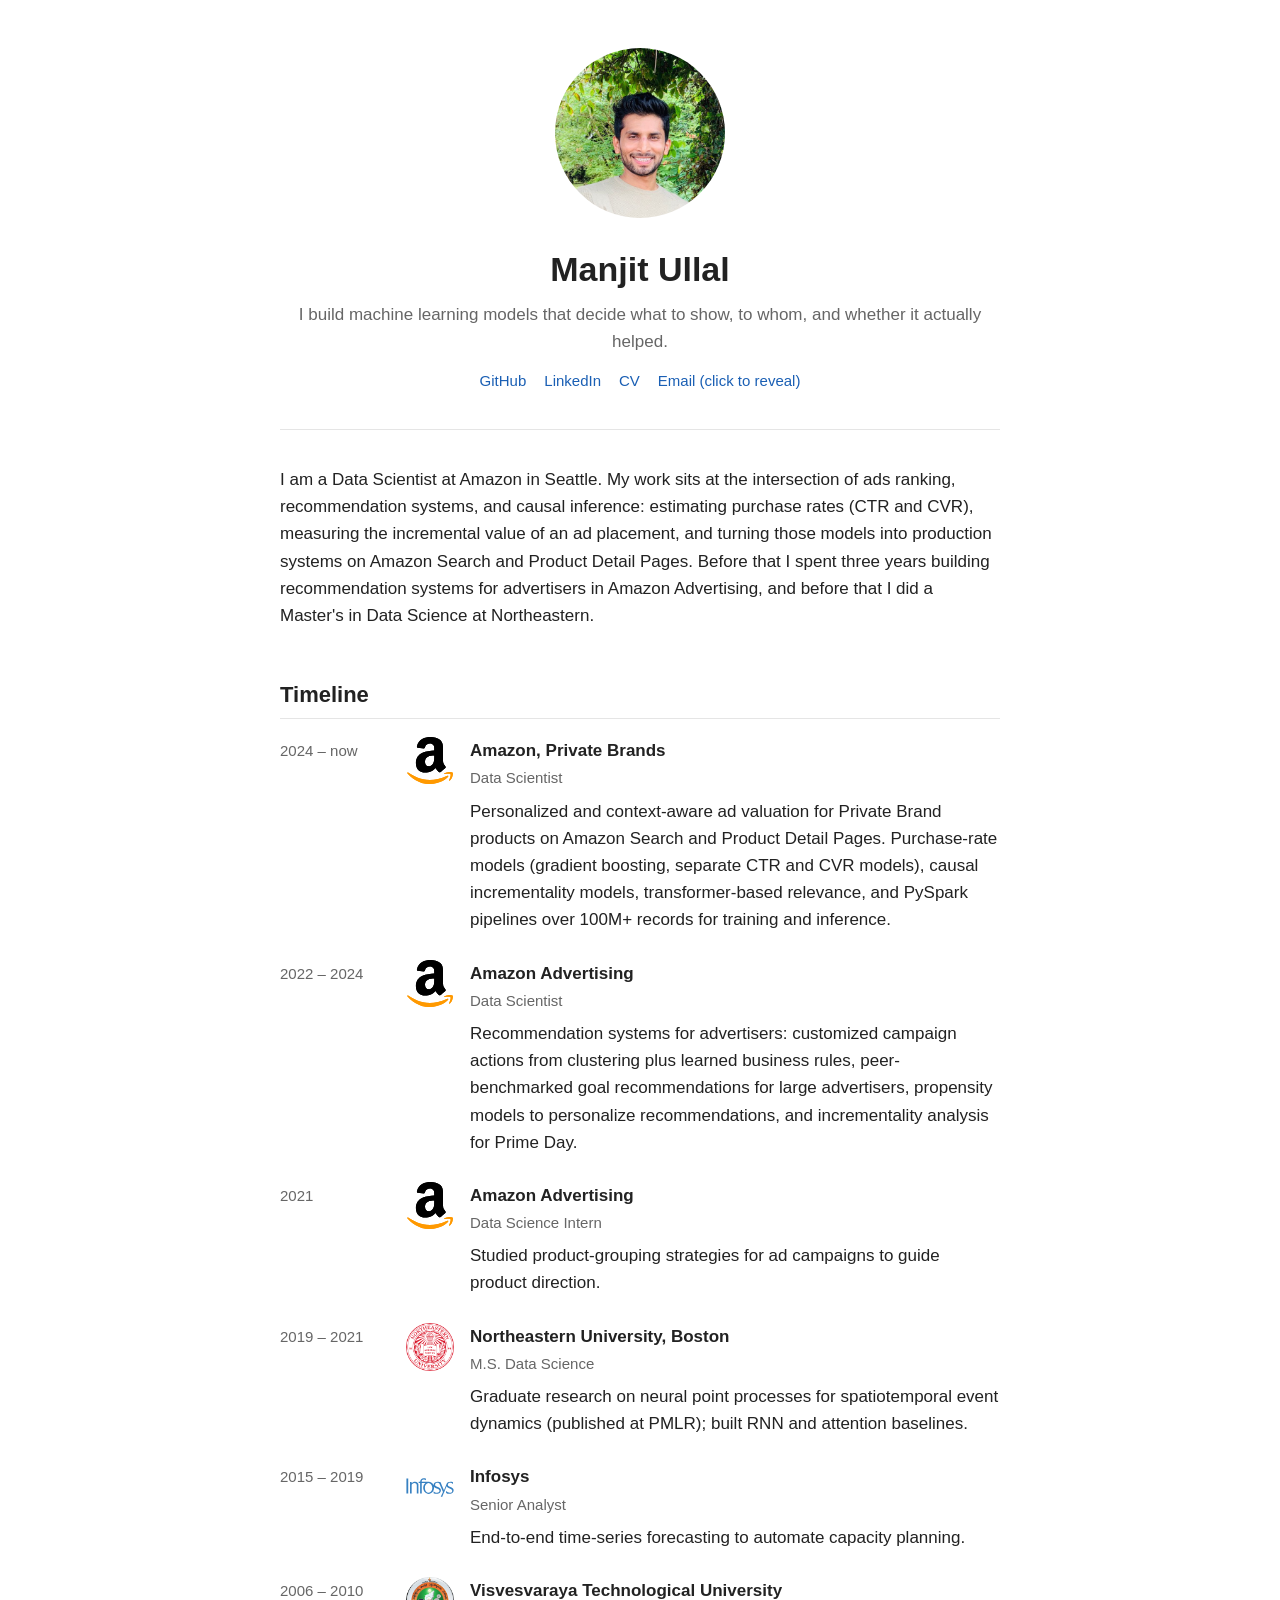
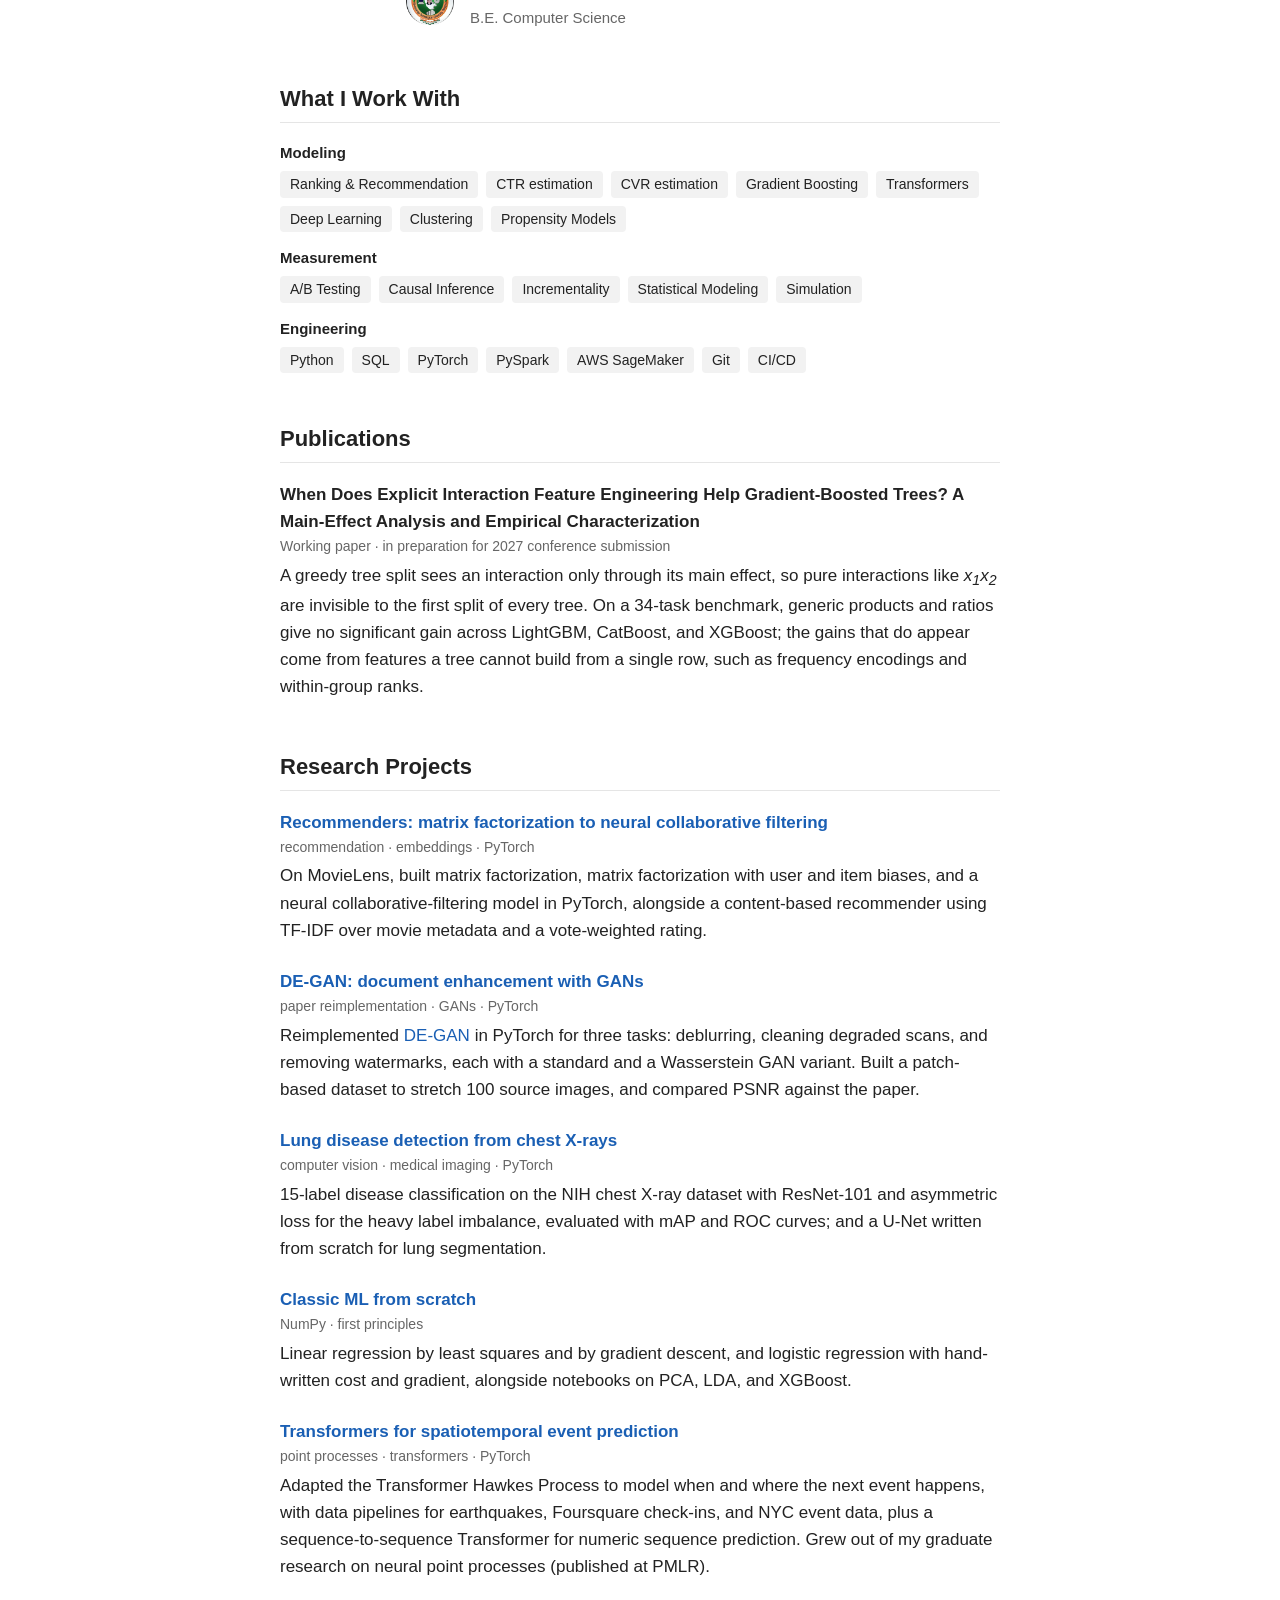
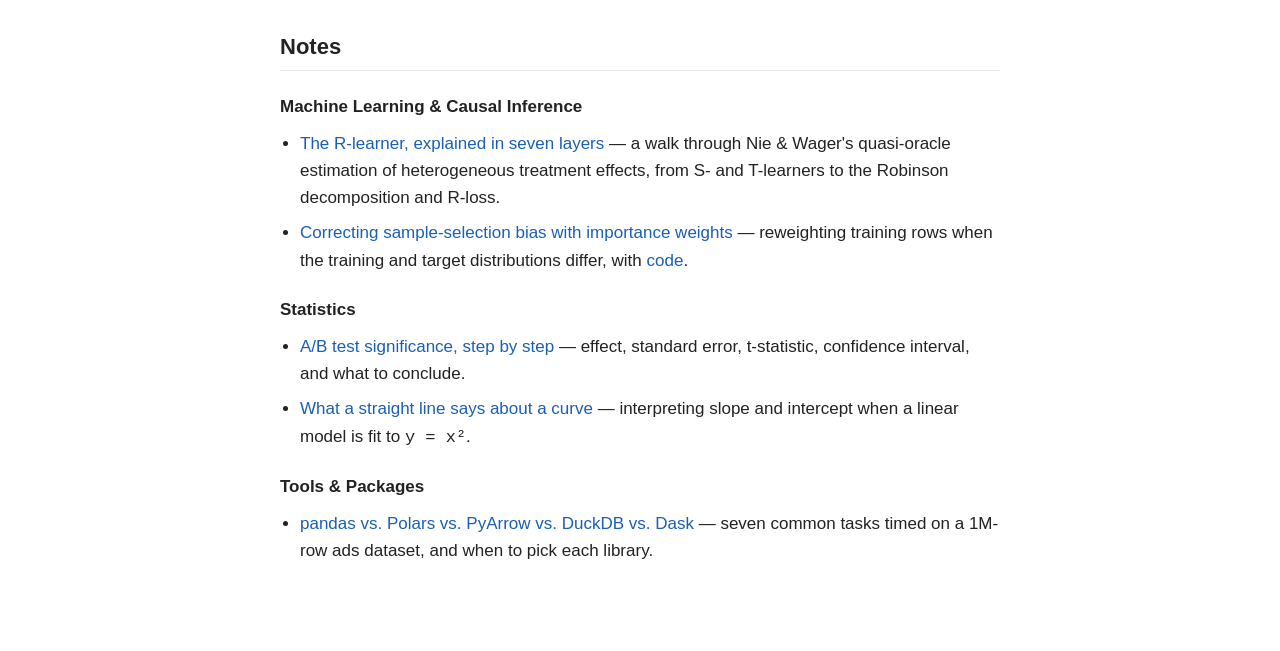
==== index.html @ 2b4d2bb1 "Add CI/CD to skills" ====
<!DOCTYPE html>
<html lang="en">
<head>
  <meta charset="utf-8">
  <meta name="viewport" content="width=device-width, initial-scale=1">
  <title>Manjit Ullal</title>
  <meta name="description" content="Manjit Ullal — Data Scientist working on ads ranking, recommendation, and causal inference.">
  <link rel="stylesheet" href="style.css">
</head>
<body>
<main>

  <header>
    <img class="avatar" src="img/me.jpg" alt="Photo of Manjit Ullal">
    <h1>Manjit Ullal</h1>
    <p class="tagline">I build machine learning models that decide what to show, to whom, and whether it actually helped.</p>
    <div class="links">
      <a href="https://github.com/manjitullal">GitHub</a>
      <a href="https://www.linkedin.com/in/manjit-ullal/">LinkedIn</a>
      <a href="Manjitgullal.pdf">CV</a>
      <a href="#" id="email" onclick="revealEmail(event)">Email (click to reveal)</a>
    </div>
  </header>

  <hr>

  <p>
    I am a Data Scientist at Amazon in Seattle. My work sits at the intersection of
    ads ranking, recommendation systems, and causal inference: estimating purchase rates
    (CTR and CVR), measuring the incremental value of an ad placement, and turning
    those models into production systems on Amazon Search and Product Detail Pages.
    Before that I spent three years building recommendation systems for advertisers in
    Amazon Advertising, and before that I did a Master's in Data Science at Northeastern.
  </p>

  <h2>Timeline</h2>

  <div class="entry">
    <div class="when">2024 – now</div>
    <div class="logo"><img src="img/logos/amazon.svg" alt="Amazon logo"></div>
    <div class="what">
      <strong>Amazon, Private Brands</strong>
      <span class="role">Data Scientist</span>
      <p>Personalized and context-aware ad valuation for Private Brand products on Amazon Search
        and Product Detail Pages. Purchase-rate models (gradient boosting, separate CTR and CVR models),
        causal incrementality models, transformer-based relevance, and PySpark pipelines over
        100M+ records for training and inference.</p>
    </div>
  </div>

  <div class="entry">
    <div class="when">2022 – 2024</div>
    <div class="logo"><img src="img/logos/amazon.svg" alt="Amazon logo"></div>
    <div class="what">
      <strong>Amazon Advertising</strong>
      <span class="role">Data Scientist</span>
      <p>Recommendation systems for advertisers: customized campaign actions from clustering plus
        learned business rules, peer-benchmarked goal recommendations for large advertisers,
        propensity models to personalize recommendations, and incrementality analysis for Prime Day.</p>
    </div>
  </div>

  <div class="entry">
    <div class="when">2021</div>
    <div class="logo"><img src="img/logos/amazon.svg" alt="Amazon logo"></div>
    <div class="what">
      <strong>Amazon Advertising</strong>
      <span class="role">Data Science Intern</span>
      <p>Studied product-grouping strategies for ad campaigns to guide product direction.</p>
    </div>
  </div>

  <div class="entry">
    <div class="when">2019 – 2021</div>
    <div class="logo"><img src="img/logos/northeastern.png" alt="Northeastern University logo"></div>
    <div class="what">
      <strong>Northeastern University, Boston</strong>
      <span class="role">M.S. Data Science</span>
      <p>Graduate research on neural point processes for spatiotemporal event dynamics
        (published at PMLR); built RNN and attention baselines.</p>
    </div>
  </div>

  <div class="entry">
    <div class="when">2015 – 2019</div>
    <div class="logo"><img src="img/logos/infosys.svg" alt="Infosys logo"></div>
    <div class="what">
      <strong>Infosys</strong>
      <span class="role">Senior Analyst</span>
      <p>End-to-end time-series forecasting to automate capacity planning.</p>
    </div>
  </div>

  <div class="entry">
    <div class="when">2006 – 2010</div>
    <div class="logo"><img src="img/logos/vtu.png" alt="VTU logo"></div>
    <div class="what">
      <strong>Visvesvaraya Technological University</strong>
      <span class="role">B.E. Computer Science</span>
    </div>
  </div>

  <h2>What I Work With</h2>

  <div class="group">
    <b>Modeling</b>
    <div class="chips">
      <span>Ranking &amp; Recommendation</span><span>CTR estimation</span><span>CVR estimation</span>
      <span>Gradient Boosting</span><span>Transformers</span><span>Deep Learning</span>
      <span>Clustering</span><span>Propensity Models</span>
    </div>
  </div>
  <div class="group">
    <b>Measurement</b>
    <div class="chips">
      <span>A/B Testing</span><span>Causal Inference</span><span>Incrementality</span>
      <span>Statistical Modeling</span><span>Simulation</span>
    </div>
  </div>
  <div class="group">
    <b>Engineering</b>
    <div class="chips">
      <span>Python</span><span>SQL</span><span>PyTorch</span><span>PySpark</span>
      <span>AWS SageMaker</span><span>Git</span><span>CI/CD</span>
    </div>
  </div>

  <h2>Publications</h2>

  <div class="project">
    <span class="title">When Does Explicit Interaction Feature Engineering Help Gradient-Boosted Trees?
      A Main-Effect Analysis and Empirical Characterization</span>
    <div class="meta">Working paper &middot; in preparation for 2027 conference submission</div>
    <p>A greedy tree split sees an interaction only through its main effect, so pure interactions like
      <em>x<sub>1</sub>x<sub>2</sub></em> are invisible to the first split of every tree. On a 34-task benchmark,
      generic products and ratios give no significant gain across LightGBM, CatBoost, and XGBoost; the gains
      that do appear come from features a tree cannot build from a single row, such as frequency encodings
      and within-group ranks.</p>
  </div>

  <h2>Research Projects</h2>

  <div class="project">
    <a class="title" href="https://github.com/manjitullal/recommendation">Recommenders: matrix factorization to neural collaborative filtering</a>
    <div class="meta">recommendation &middot; embeddings &middot; PyTorch</div>
    <p>On MovieLens, built matrix factorization, matrix factorization with user and item biases, and a
      neural collaborative-filtering model in PyTorch, alongside a content-based recommender using
      TF-IDF over movie metadata and a vote-weighted rating.</p>
  </div>

  <div class="project">
    <a class="title" href="https://github.com/manjitullal/DE-GAN">DE-GAN: document enhancement with GANs</a>
    <div class="meta">paper reimplementation &middot; GANs &middot; PyTorch</div>
    <p>Reimplemented <a href="https://arxiv.org/abs/2010.08764">DE-GAN</a> in PyTorch for three tasks:
      deblurring, cleaning degraded scans, and removing watermarks, each with a standard and a Wasserstein
      GAN variant. Built a patch-based dataset to stretch 100 source images, and compared PSNR against the paper.</p>
  </div>

  <div class="project">
    <a class="title" href="https://github.com/manjitullal/Lung-Diseases-Detection">Lung disease detection from chest X-rays</a>
    <div class="meta">computer vision &middot; medical imaging &middot; PyTorch</div>
    <p>15-label disease classification on the NIH chest X-ray dataset with ResNet-101 and asymmetric loss
      for the heavy label imbalance, evaluated with mAP and ROC curves; and a U-Net written from scratch
      for lung segmentation.</p>
  </div>

  <div class="project">
    <a class="title" href="https://github.com/manjitullal/Machine-Learning-from-scratch-code">Classic ML from scratch</a>
    <div class="meta">NumPy &middot; first principles</div>
    <p>Linear regression by least squares and by gradient descent, and logistic regression with
      hand-written cost and gradient, alongside notebooks on PCA, LDA, and XGBoost.</p>
  </div>

  <div class="project">
    <a class="title" href="https://github.com/manjitullal/spatiotemporal">Transformers for spatiotemporal event prediction</a>
    <div class="meta">point processes &middot; transformers &middot; PyTorch</div>
    <p>Adapted the Transformer Hawkes Process to model when and where the next event happens, with
      data pipelines for earthquakes, Foursquare check-ins, and NYC event data, plus a sequence-to-sequence
      Transformer for numeric sequence prediction. Grew out of my graduate research on neural point
      processes (published at PMLR).</p>
  </div>

  <h2 id="notes">Notes</h2>

  <h3 class="subhead">Machine Learning &amp; Causal Inference</h3>
  <ul class="plain">
    <li><a href="notes/r-learner.html">The R-learner, explained in seven layers</a> &mdash;
      a walk through Nie &amp; Wager's quasi-oracle estimation of heterogeneous treatment effects,
      from S- and T-learners to the Robinson decomposition and R-loss.</li>
    <li><a href="notes/sample-selection-bias.html">Correcting sample-selection bias with importance weights</a> &mdash;
      reweighting training rows when the training and target distributions differ, with
      <a href="notes/code/sample-selection-bias/bias_correction_cluster_weighting.py">code</a>.</li>
  </ul>

  <h3 class="subhead">Statistics</h3>
  <ul class="plain">
    <li><a href="notes/ab-significance.html">A/B test significance, step by step</a> &mdash;
      effect, standard error, t-statistic, confidence interval, and what to conclude.</li>
    <li><a href="notes/linear-fit-interpretation.html">What a straight line says about a curve</a> &mdash;
      interpreting slope and intercept when a linear model is fit to <code>y = x&sup2;</code>.</li>
  </ul>

  <h3 class="subhead">Tools &amp; Packages</h3>
  <ul class="plain">
    <li><a href="notes/dataframe-benchmark.html">pandas vs. Polars vs. PyArrow vs. DuckDB vs. Dask</a> &mdash;
      seven common tasks timed on a 1M-row ads dataset, and when to pick each library.</li>
  </ul>


</main>

<script>
  function revealEmail(e) {
    e.preventDefault();
    var addr = ["manjit862", "gmail.com"].join("@");
    var a = document.getElementById("email");
    a.textContent = addr;
    a.href = "mailto:" + addr;
    a.onclick = null;
  }
</script>
</body>
</html>
---- style.css ----
:root {
  --text: #222;
  --muted: #666;
  --rule: #e5e5e5;
  --link: #1a5fb4;
  --chip: #f2f2f2;
}

* { box-sizing: border-box; }

body {
  margin: 0;
  font-family: -apple-system, BlinkMacSystemFont, "Segoe UI", Helvetica, Arial, sans-serif;
  font-size: 17px;
  line-height: 1.6;
  color: var(--text);
  background: #fff;
}

main {
  max-width: 760px;
  margin: 0 auto;
  padding: 48px 20px 80px;
}

a { color: var(--link); text-decoration: none; }
a:hover { text-decoration: underline; }

/* header */
header { text-align: center; }

.avatar {
  width: 170px;
  height: 170px;
  border-radius: 50%;
  object-fit: cover;
}

h1 { font-size: 34px; margin: 16px 0 4px; font-weight: 600; }
.tagline { color: var(--muted); margin: 0 0 14px; }

.links { display: flex; justify-content: center; gap: 18px; flex-wrap: wrap; font-size: 15px; }

hr { border: 0; border-top: 1px solid var(--rule); margin: 36px 0; }

h2 {
  font-size: 22px;
  font-weight: 700;
  color: var(--text);
  margin: 48px 0 18px;
  padding-bottom: 6px;
  border-bottom: 1px solid var(--rule);
}

/* timeline */
.entry {
  display: grid;
  grid-template-columns: 110px 48px 1fr;
  gap: 16px;
  margin-bottom: 26px;
}
.when { color: var(--muted); font-size: 15px; padding-top: 2px; }
.logo img { width: 48px; height: 48px; object-fit: contain; }
.what strong { display: block; }
.what .role { color: var(--muted); font-size: 15px; }
.what p { margin: 6px 0 0; }

/* chips */
.group { margin-bottom: 14px; }
.group b { display: block; font-size: 15px; margin-bottom: 6px; }
.chips { display: flex; flex-wrap: wrap; gap: 8px; }
.chips span {
  background: var(--chip);
  border-radius: 4px;
  padding: 2px 10px;
  font-size: 14px;
}

ul.plain { padding-left: 20px; margin: 0; }
ul.plain li { margin-bottom: 8px; }

footer { color: var(--muted); font-size: 14px; text-align: center; margin-top: 60px; }

@media (max-width: 560px) {
  .entry { grid-template-columns: 40px 1fr; gap: 2px 12px; }
  .entry .when { grid-column: 1 / -1; }
  .logo img { width: 40px; height: 40px; }
  h1 { font-size: 28px; }
}

/* project cards */
.project { margin-bottom: 24px; }
.project .title { font-weight: 600; }
.project .meta { color: var(--muted); font-size: 14px; }
.project p { margin: 4px 0 0; }

/* note pages */
.note h1 { text-align: left; font-size: 30px; }
.note h2 { text-transform: none; letter-spacing: 0; color: var(--text); font-size: 22px; margin-top: 40px; }
.note h3 { font-size: 18px; margin-top: 28px; }
.note table { border-collapse: collapse; font-size: 14px; margin: 16px 0; display: block; overflow-x: auto; }
.note th, .note td { border: 1px solid var(--rule); padding: 4px 10px; }
.note th { background: var(--chip); }
.note pre { background: #f7f7f7; padding: 12px 14px; border-radius: 6px; overflow-x: auto; font-size: 14px; }
.note code { font-size: 0.9em; }
.note .arithmatex { overflow-x: auto; }

h3.subhead { font-size: 17px; font-weight: 600; margin: 22px 0 10px; }
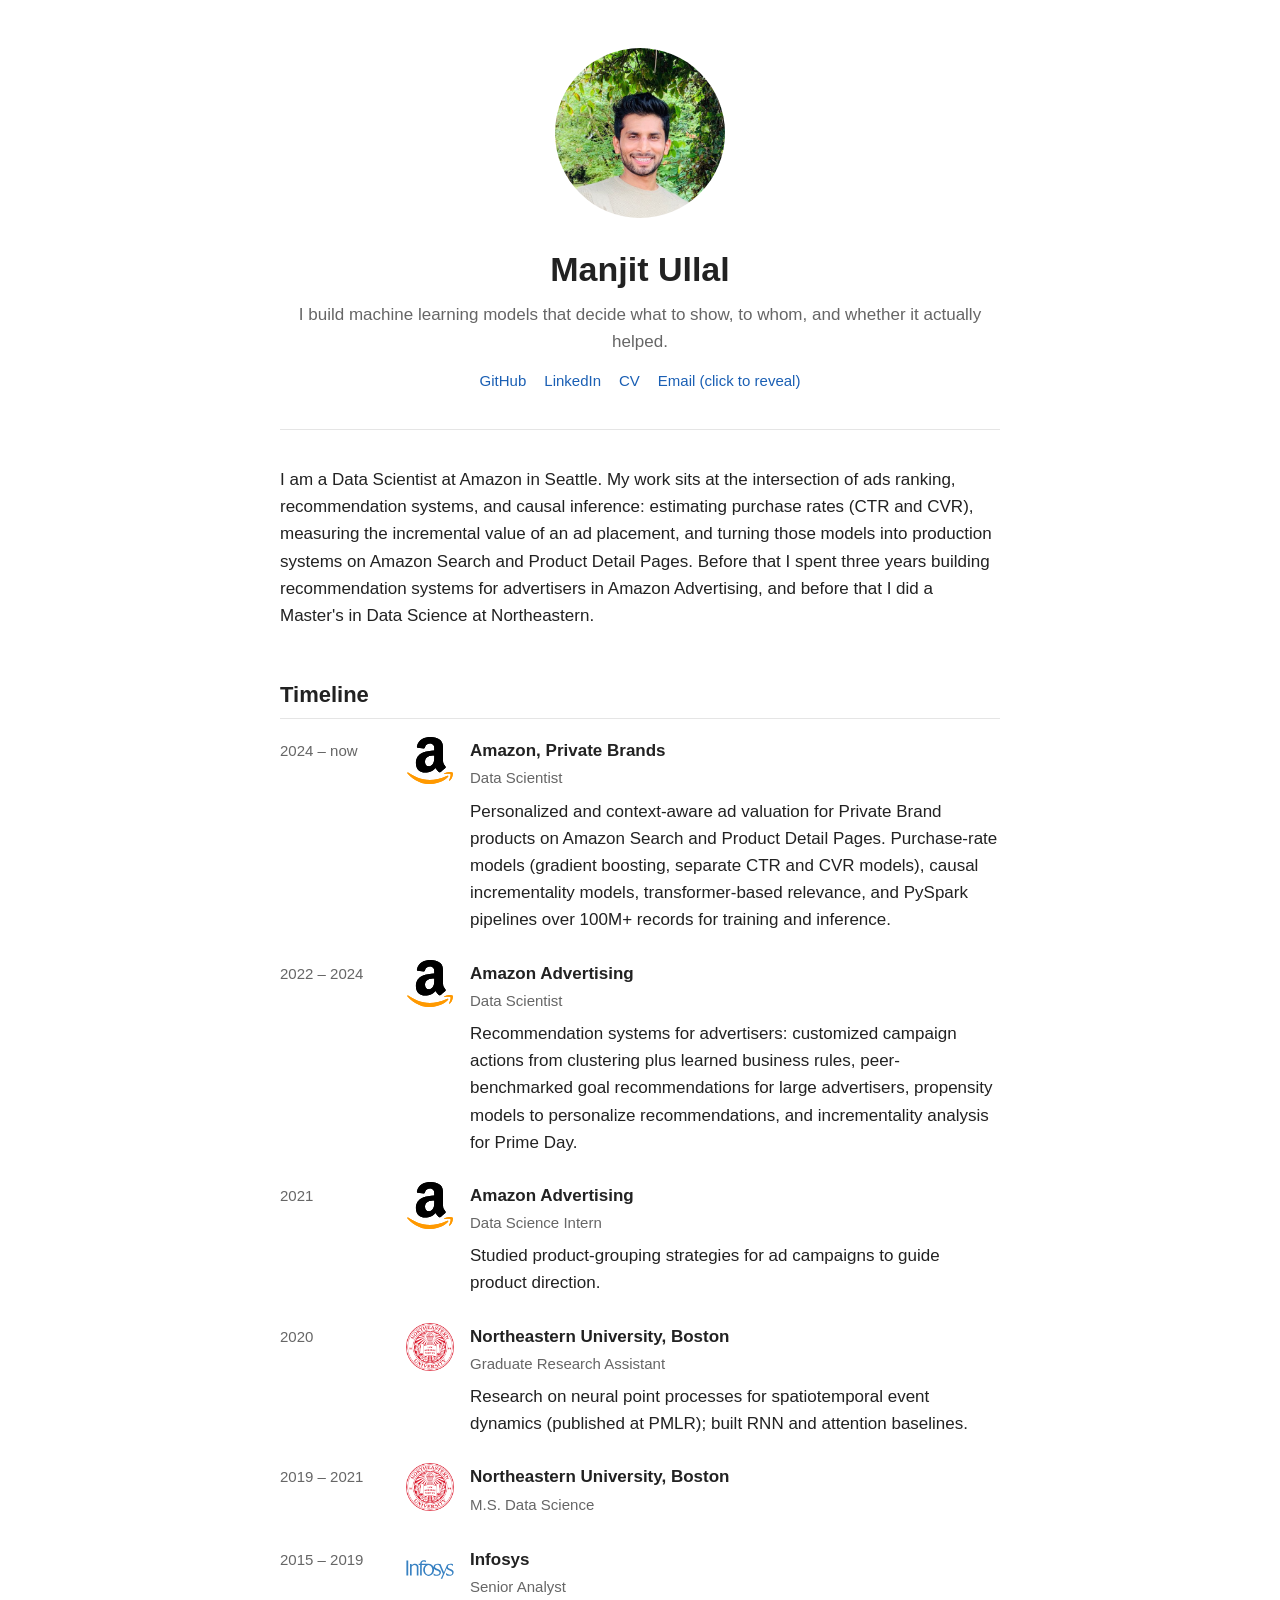
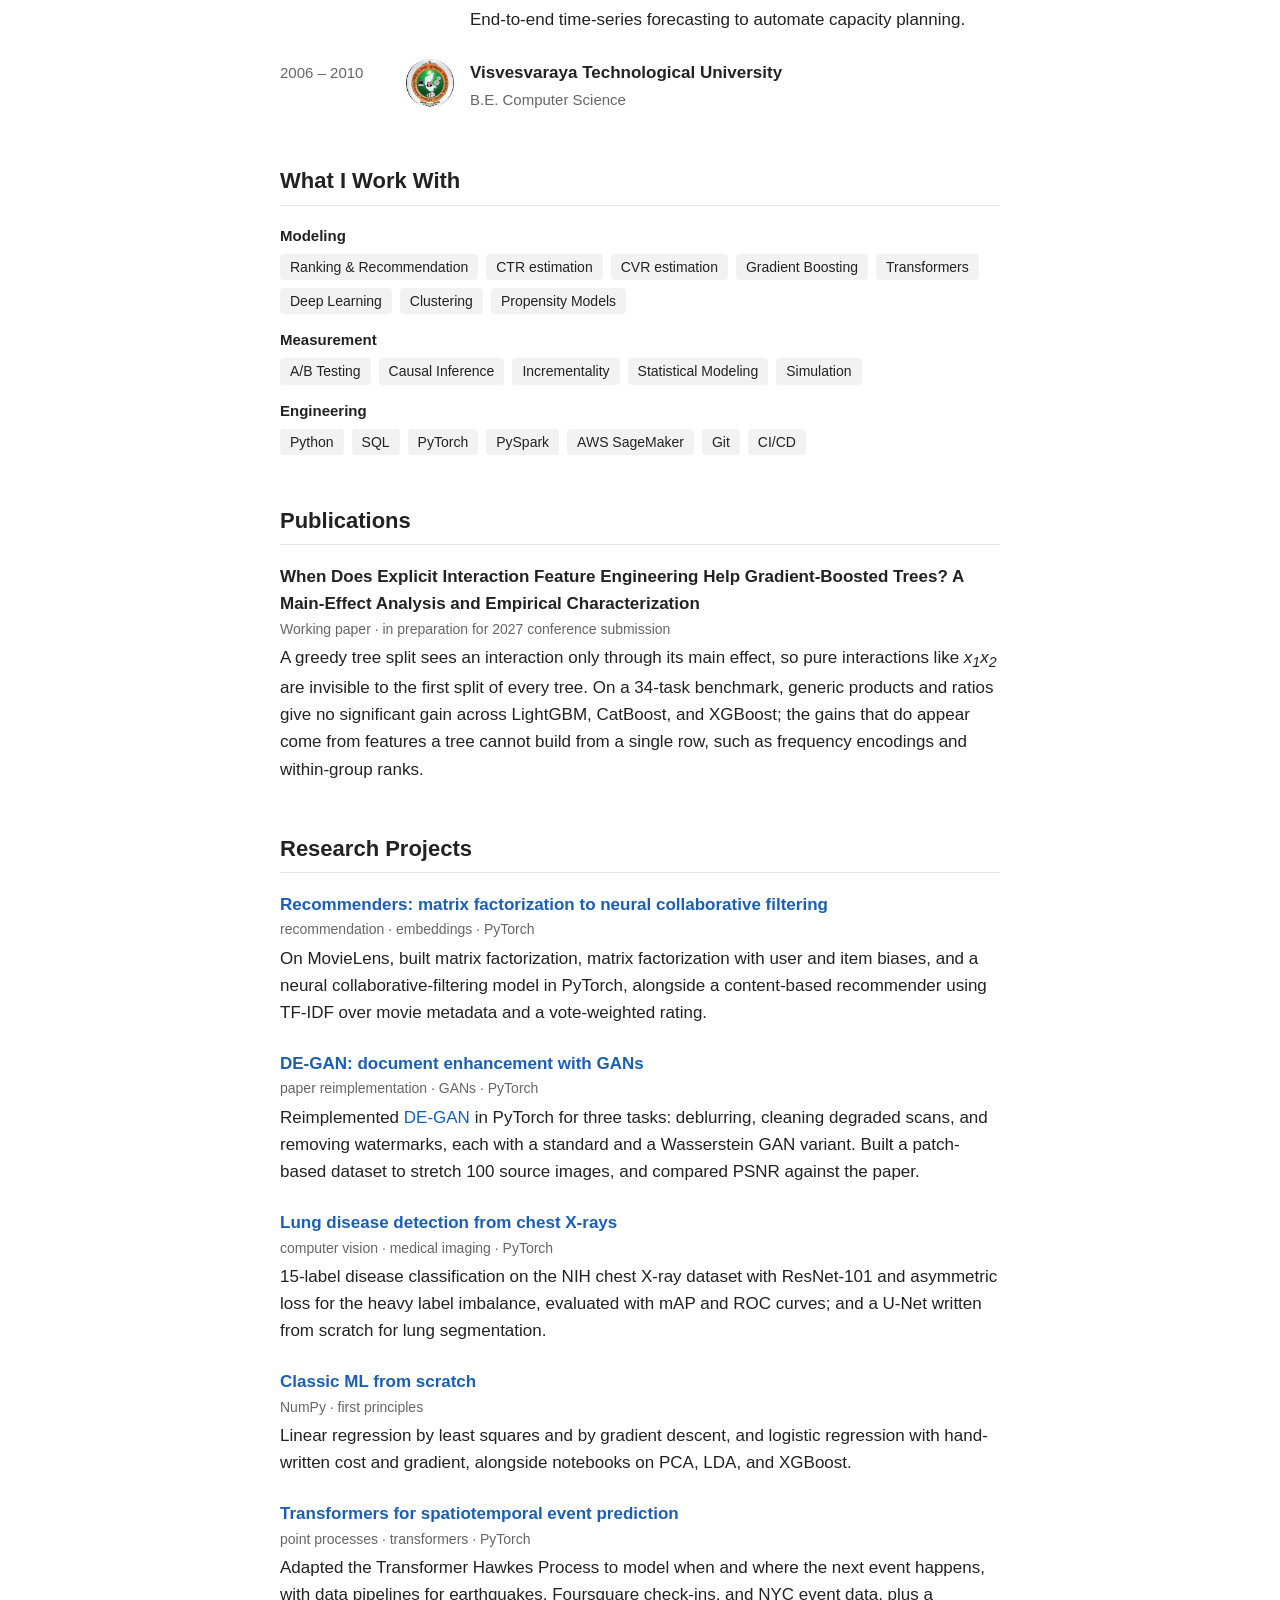
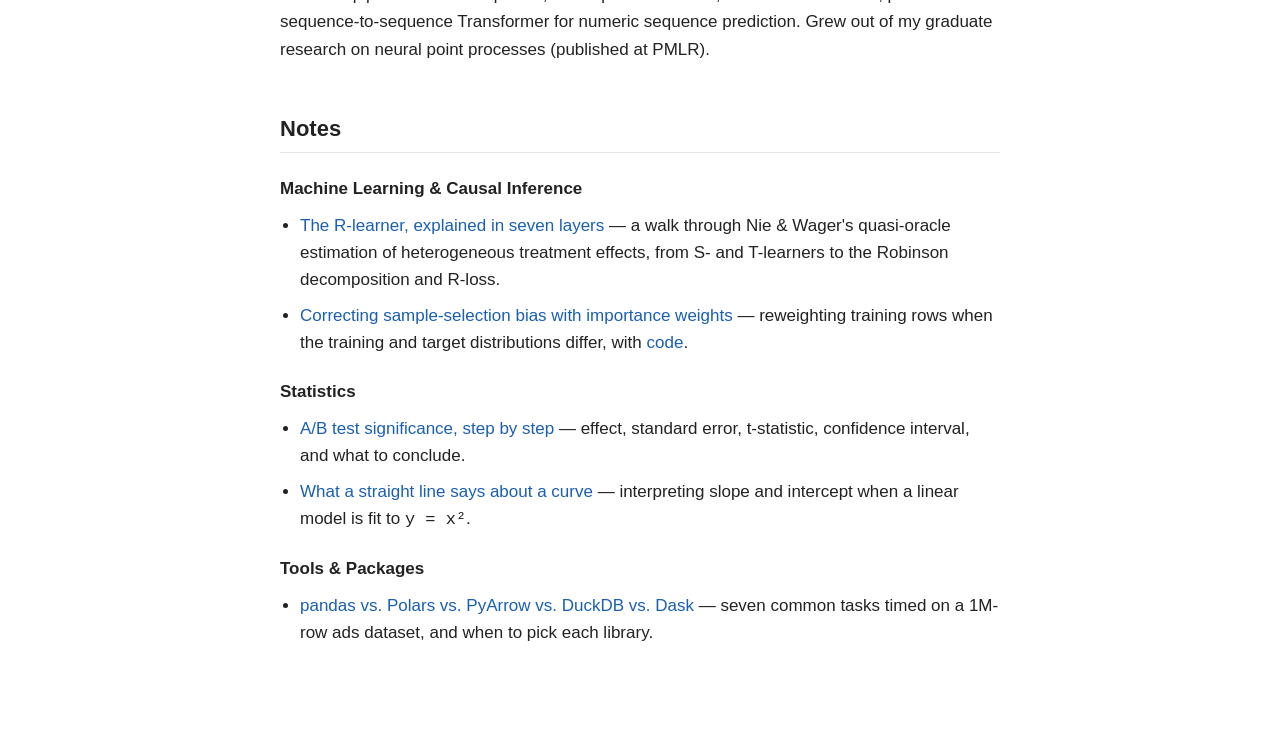
==== commit 00e4d811: "Split Northeastern research assistant role into its own timeline entry" ====
--- a/index.html
+++ b/index.html
@@ -71,13 +71,22 @@
   </div>
 
   <div class="entry">
+    <div class="when">2020</div>
+    <div class="logo"><img src="img/logos/northeastern.png" alt="Northeastern University logo"></div>
+    <div class="what">
+      <strong>Northeastern University, Boston</strong>
+      <span class="role">Graduate Research Assistant</span>
+      <p>Research on neural point processes for spatiotemporal event dynamics (published at PMLR);
+        built RNN and attention baselines.</p>
+    </div>
+  </div>
+
+  <div class="entry">
     <div class="when">2019 – 2021</div>
     <div class="logo"><img src="img/logos/northeastern.png" alt="Northeastern University logo"></div>
     <div class="what">
       <strong>Northeastern University, Boston</strong>
       <span class="role">M.S. Data Science</span>
-      <p>Graduate research on neural point processes for spatiotemporal event dynamics
-        (published at PMLR); built RNN and attention baselines.</p>
     </div>
   </div>
 
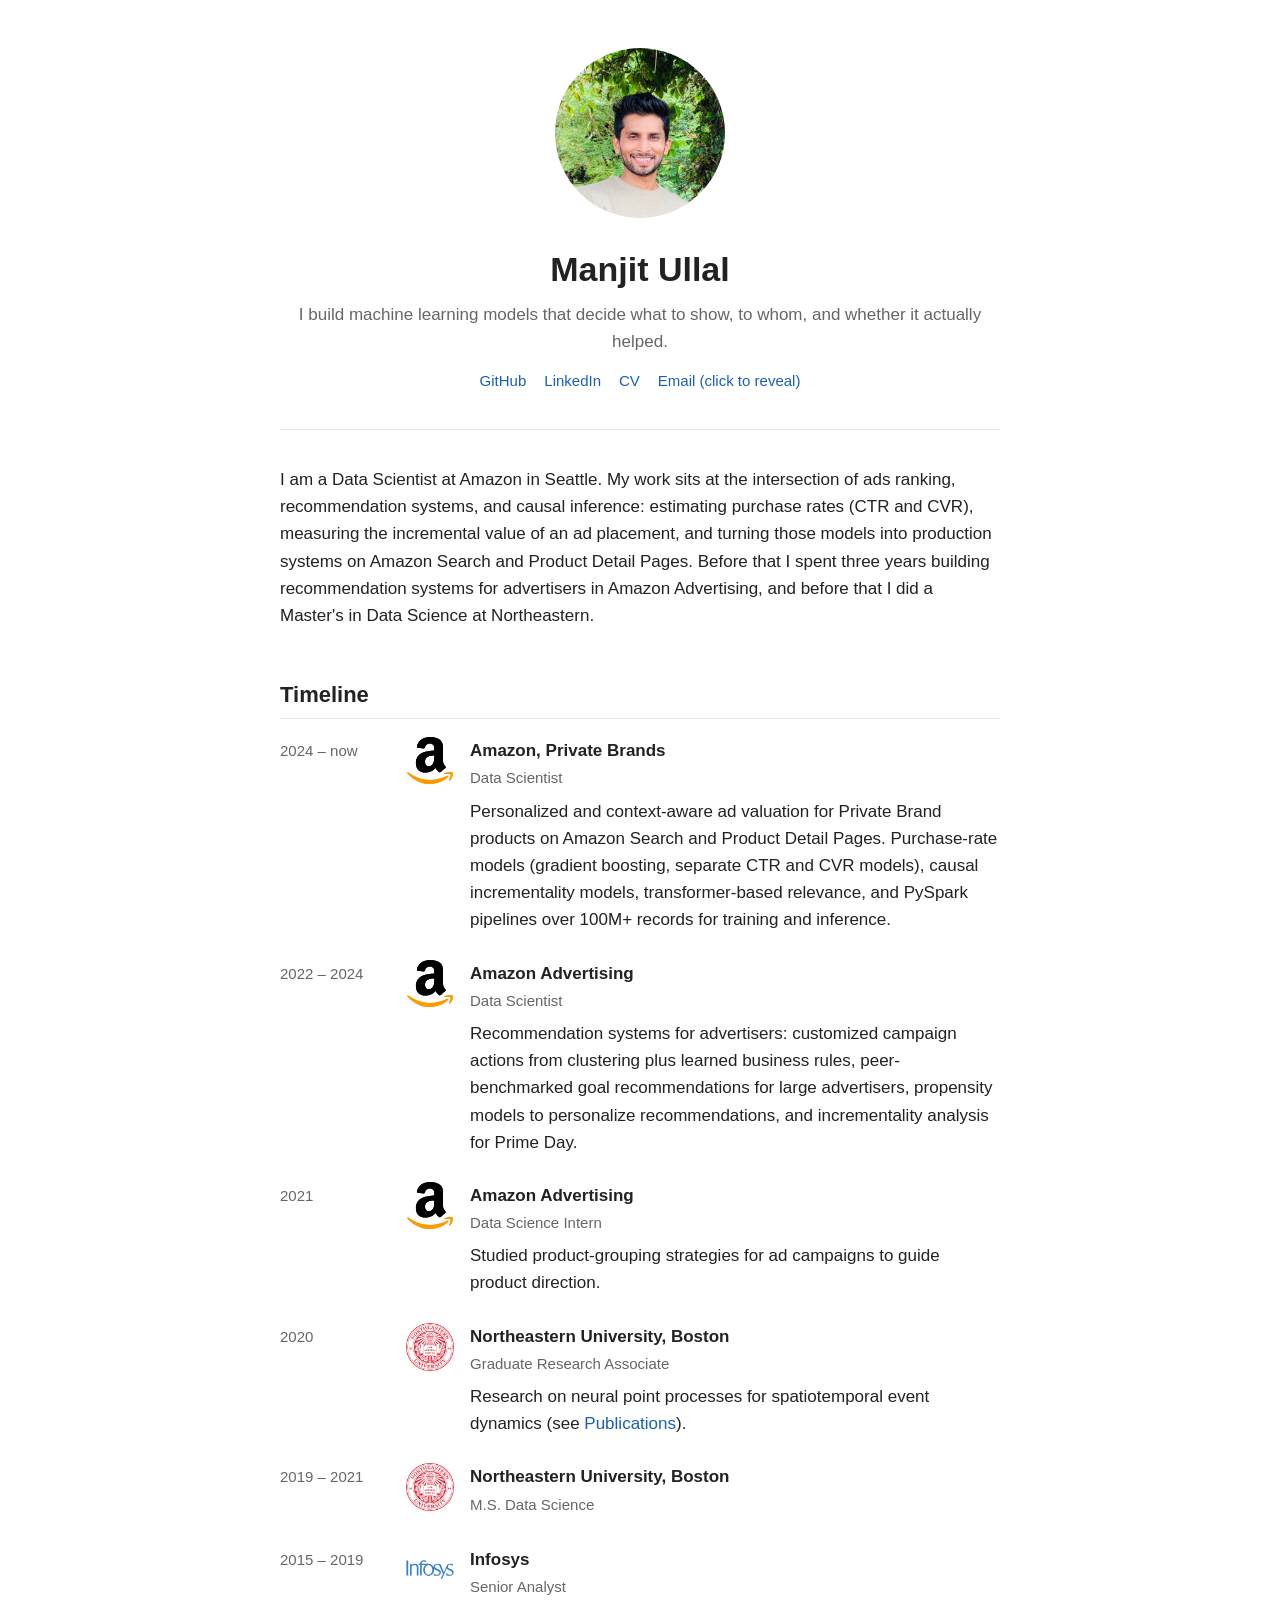
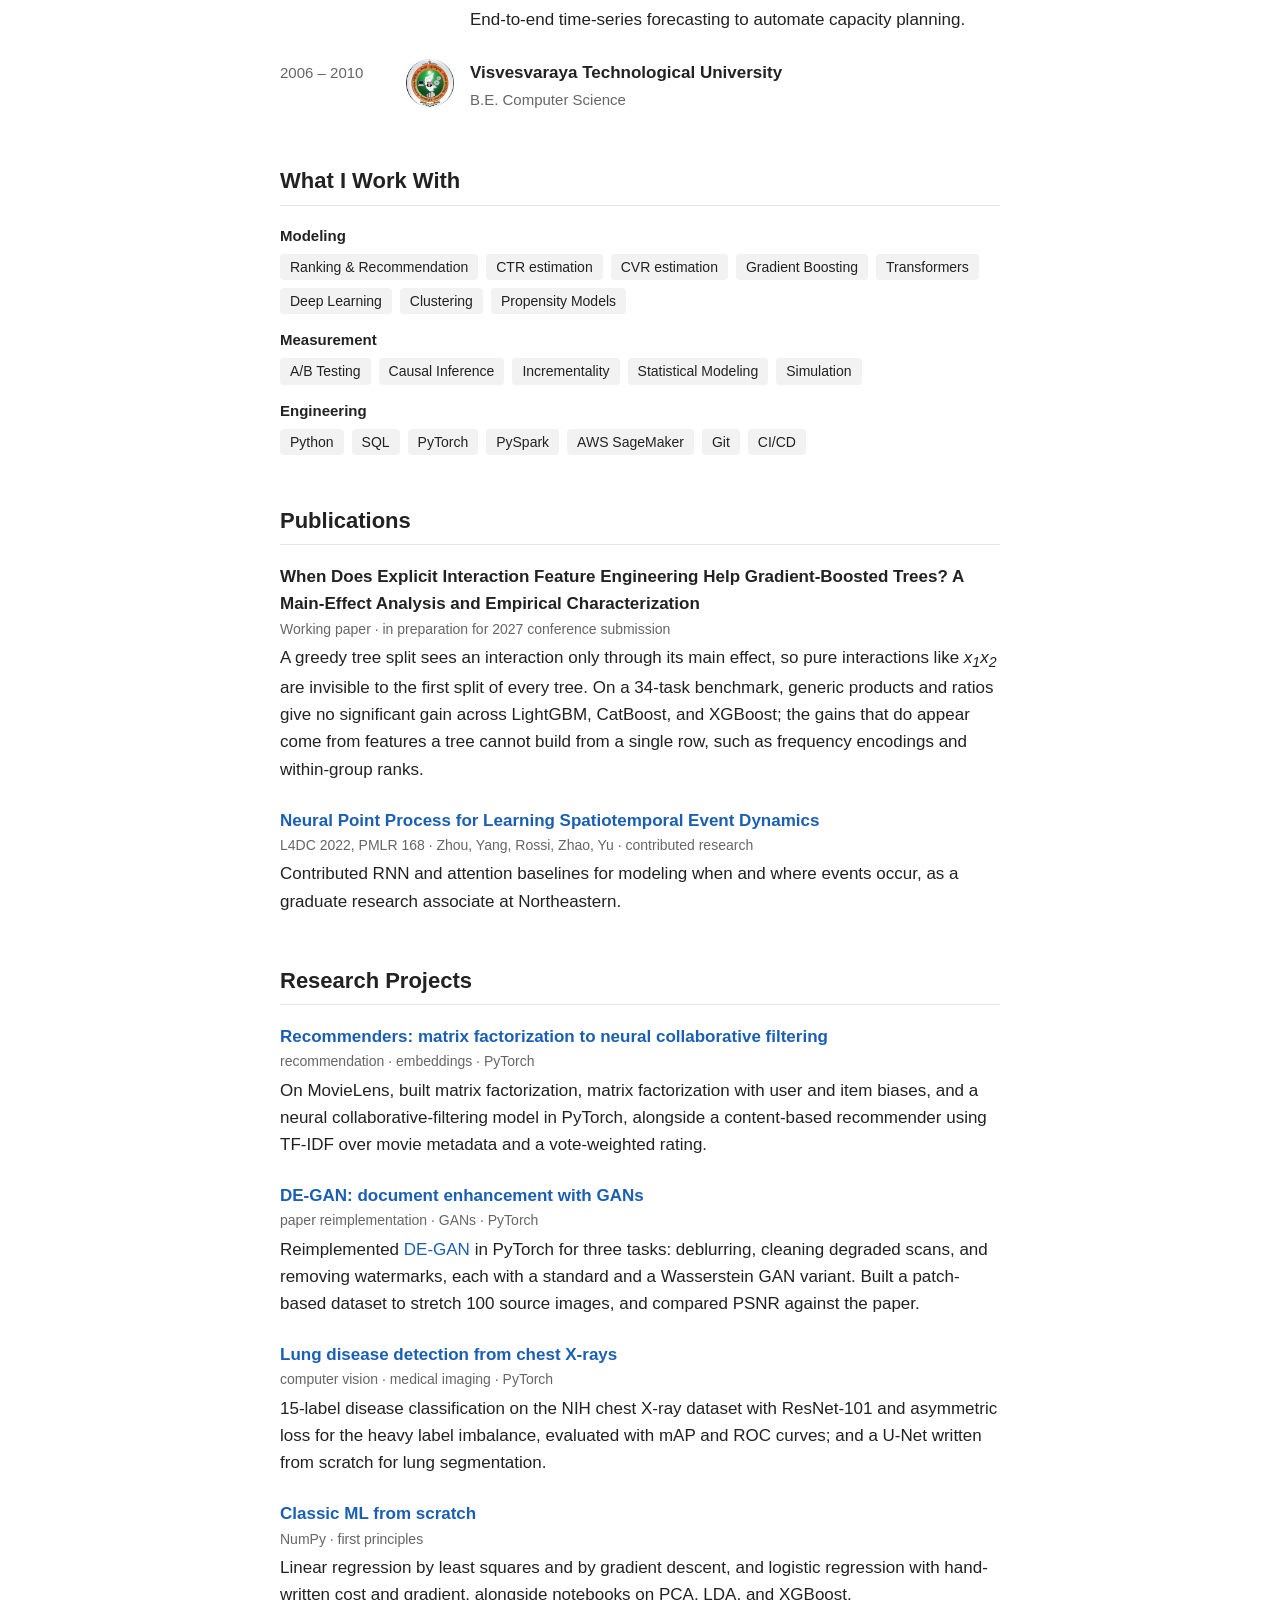
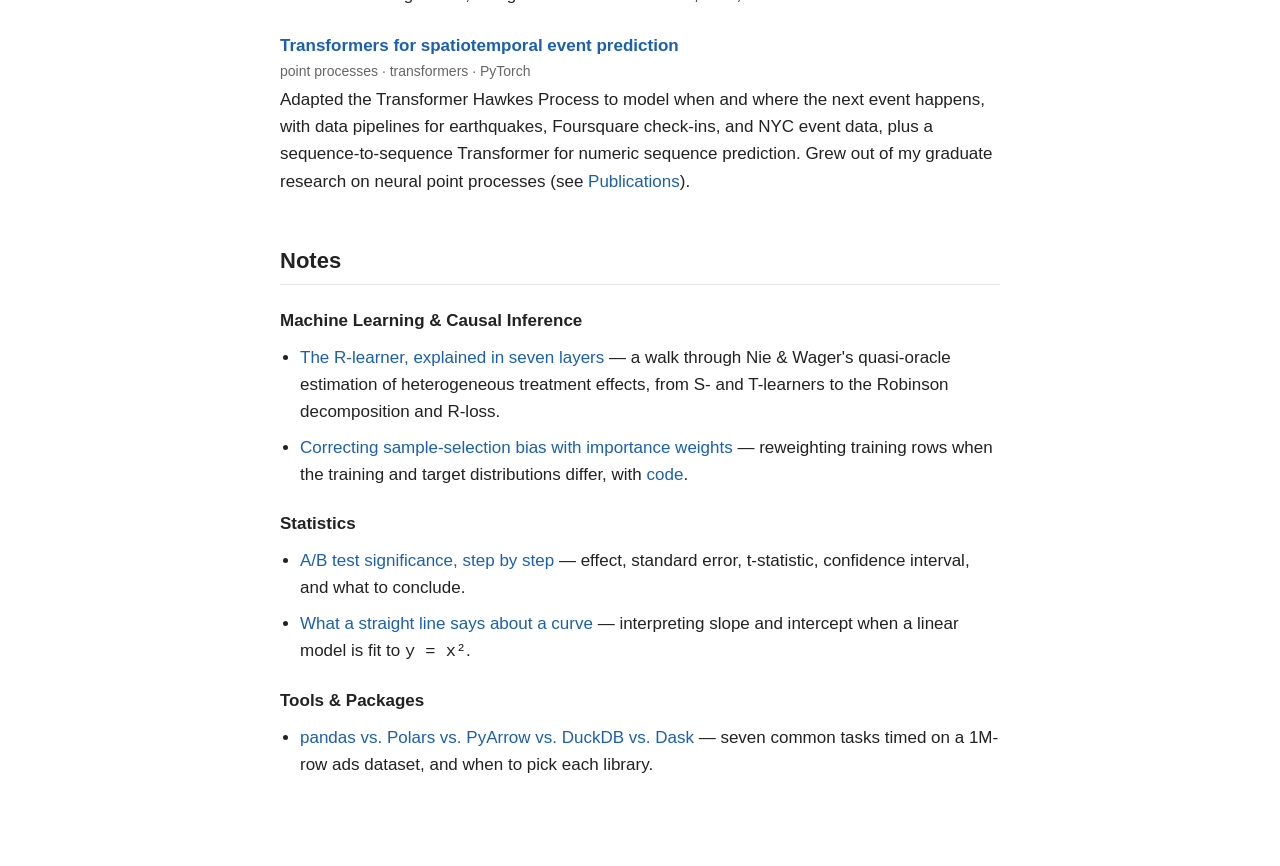
==== commit 01ab9053: "Move PMLR paper to Publications as contributed research; use Research Associate title" ====
--- a/index.html
+++ b/index.html
@@ -75,9 +75,9 @@
     <div class="logo"><img src="img/logos/northeastern.png" alt="Northeastern University logo"></div>
     <div class="what">
       <strong>Northeastern University, Boston</strong>
-      <span class="role">Graduate Research Assistant</span>
-      <p>Research on neural point processes for spatiotemporal event dynamics (published at PMLR);
-        built RNN and attention baselines.</p>
+      <span class="role">Graduate Research Associate</span>
+      <p>Research on neural point processes for spatiotemporal event dynamics
+        (see <a href="#publications">Publications</a>).</p>
     </div>
   </div>
 
@@ -134,7 +134,7 @@
     </div>
   </div>
 
-  <h2>Publications</h2>
+  <h2 id="publications">Publications</h2>
 
   <div class="project">
     <span class="title">When Does Explicit Interaction Feature Engineering Help Gradient-Boosted Trees?
@@ -147,6 +147,13 @@
       and within-group ranks.</p>
   </div>
 
+  <div class="project">
+    <a class="title" href="https://proceedings.mlr.press/v168/zhou22a.html">Neural Point Process for Learning Spatiotemporal Event Dynamics</a>
+    <div class="meta">L4DC 2022, PMLR 168 &middot; Zhou, Yang, Rossi, Zhao, Yu &middot; contributed research</div>
+    <p>Contributed RNN and attention baselines for modeling when and where events occur, as a graduate
+      research associate at Northeastern.</p>
+  </div>
+
   <h2>Research Projects</h2>
 
   <div class="project">
@@ -186,7 +193,7 @@
     <p>Adapted the Transformer Hawkes Process to model when and where the next event happens, with
       data pipelines for earthquakes, Foursquare check-ins, and NYC event data, plus a sequence-to-sequence
       Transformer for numeric sequence prediction. Grew out of my graduate research on neural point
-      processes (published at PMLR).</p>
+      processes (see <a href="#publications">Publications</a>).</p>
   </div>
 
   <h2 id="notes">Notes</h2>
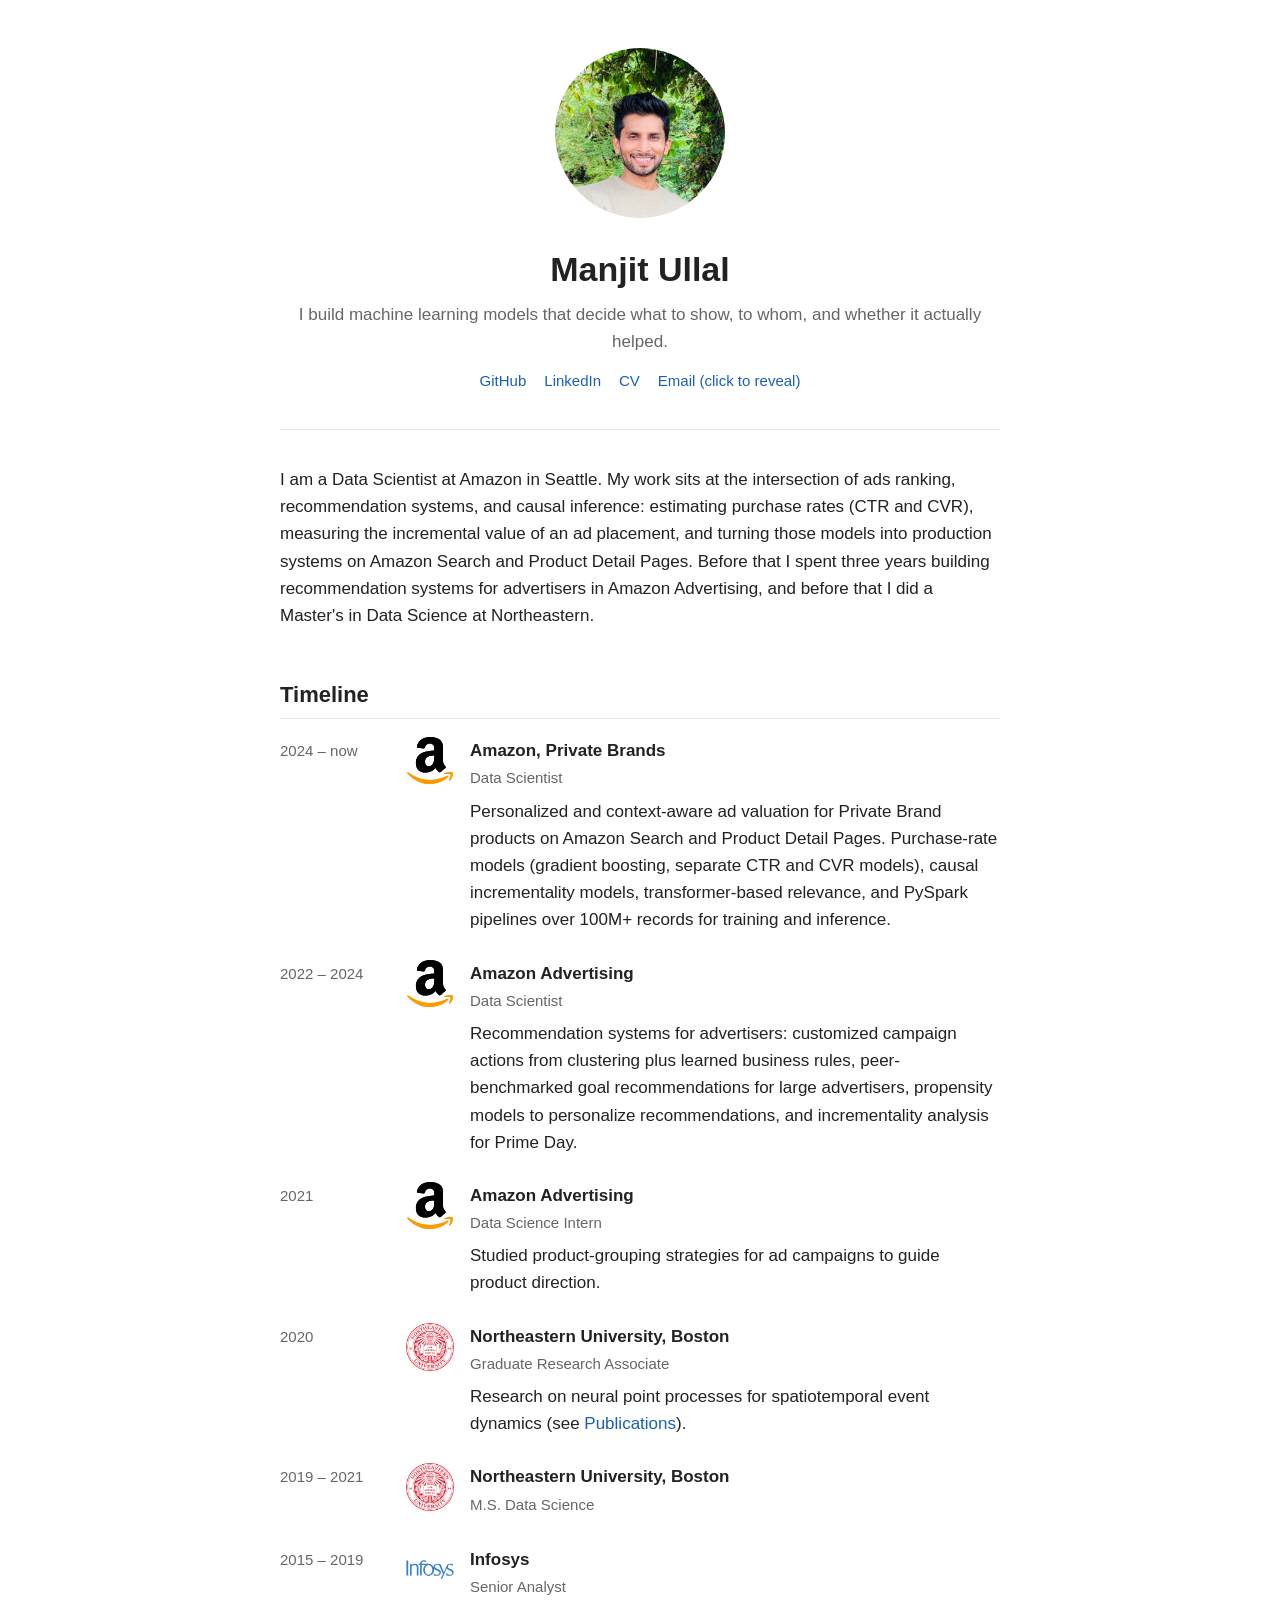
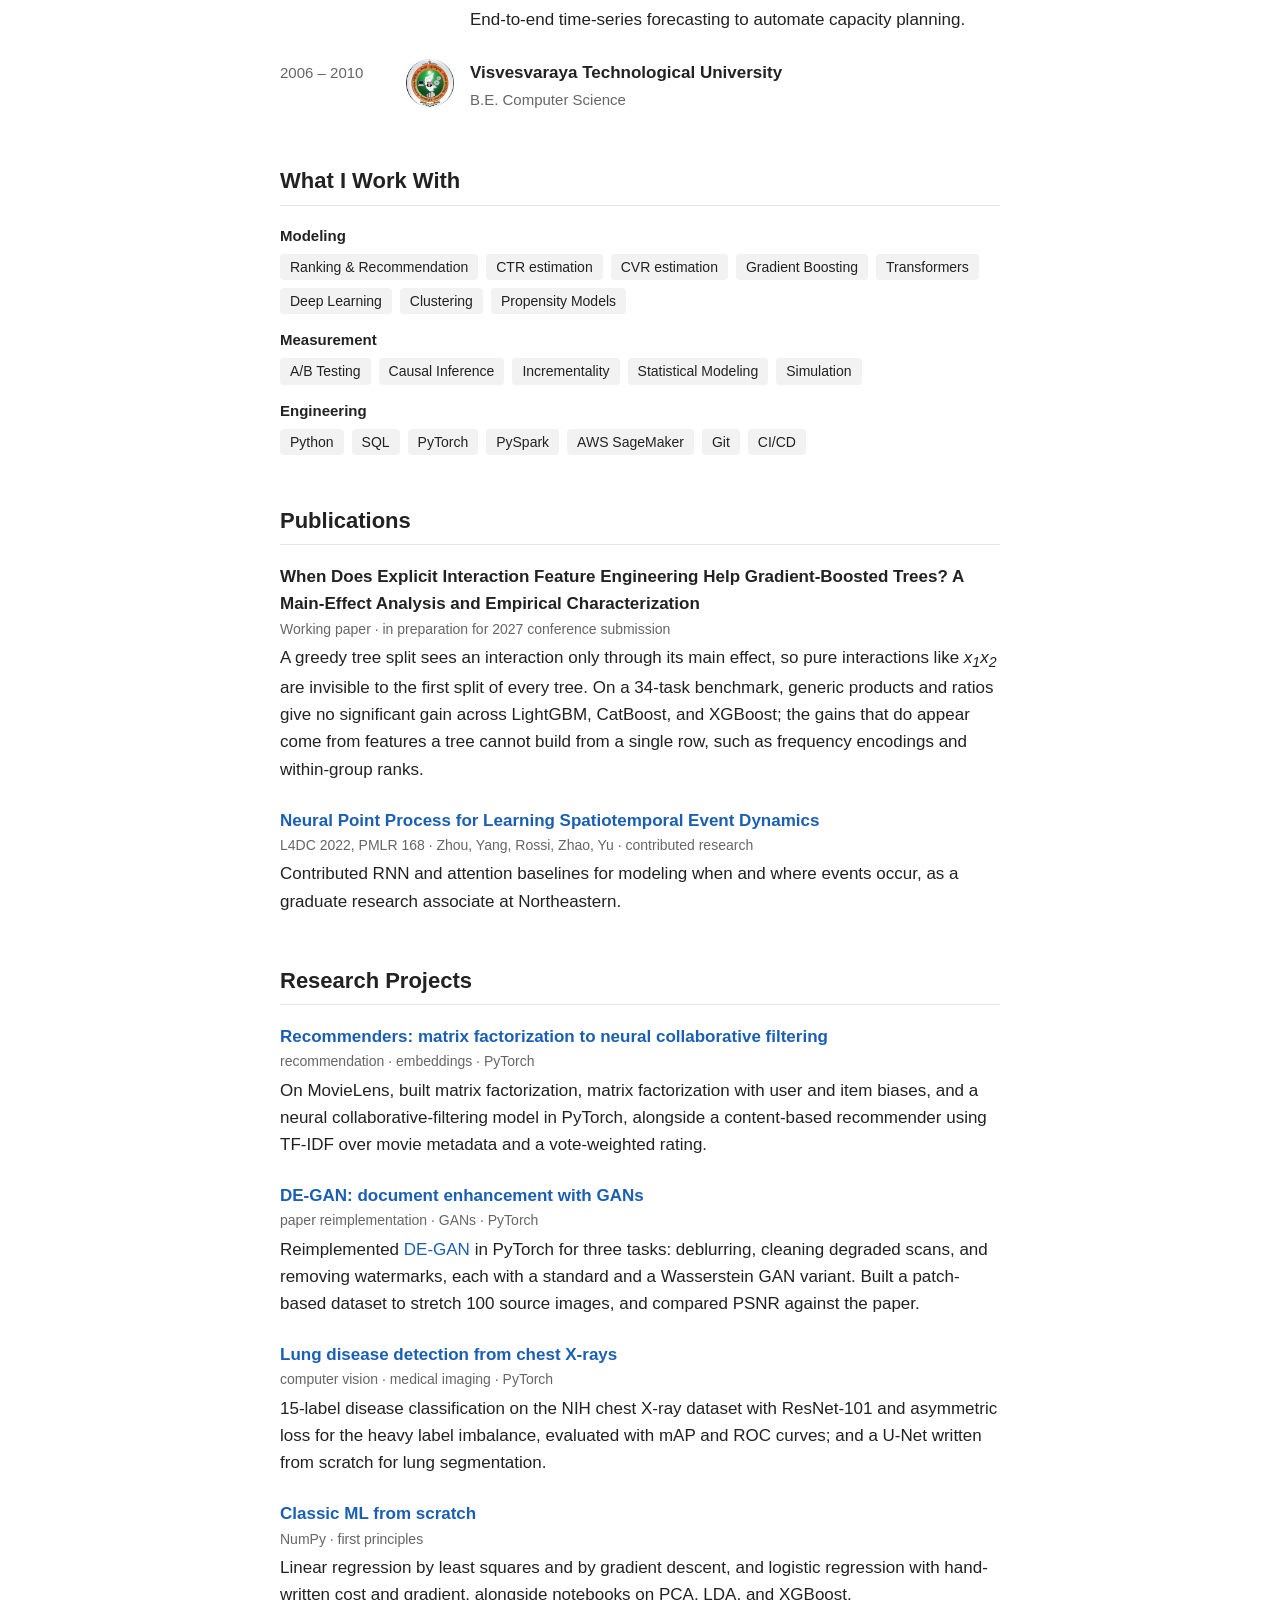
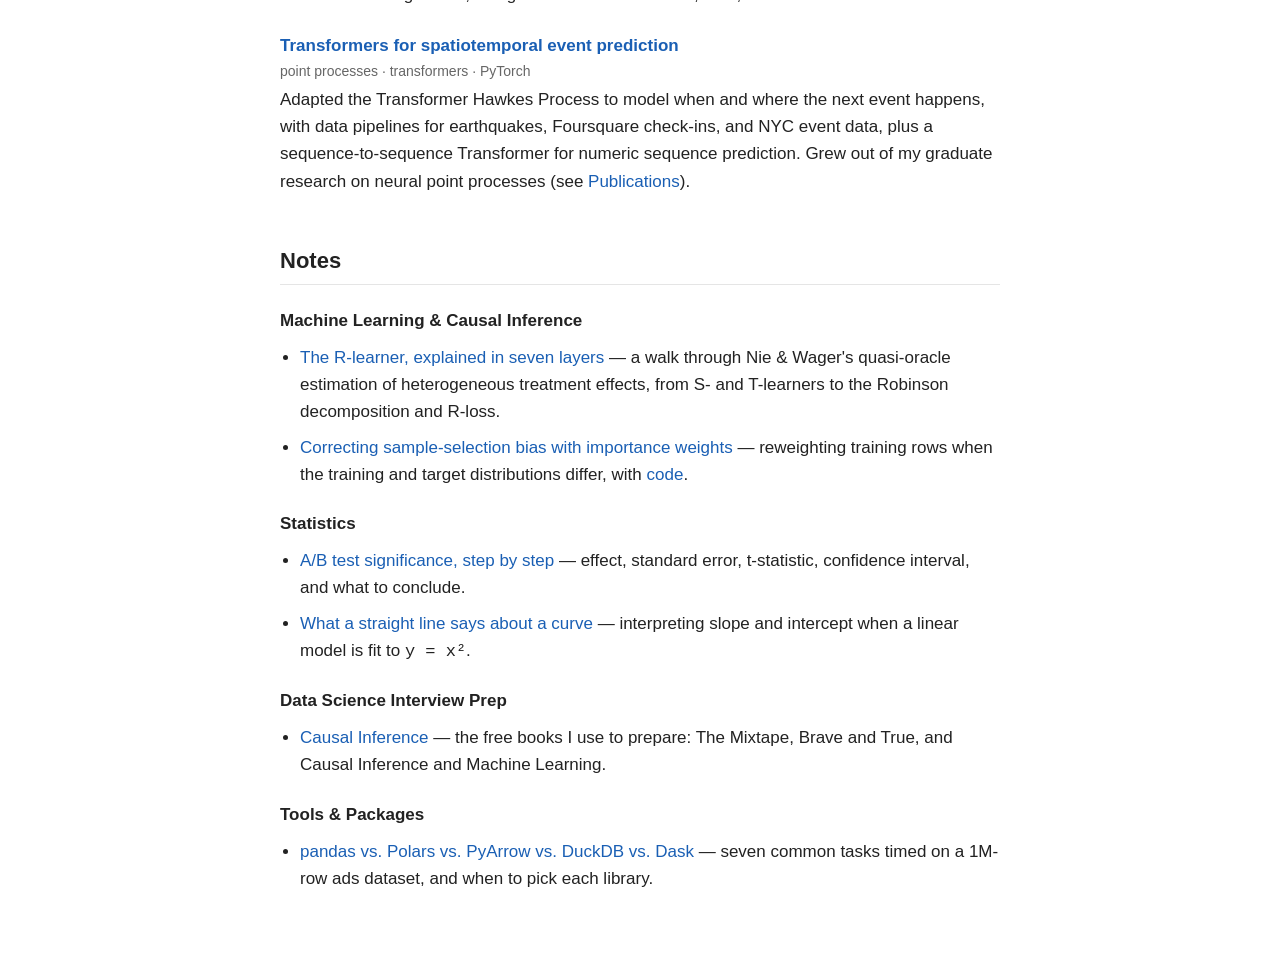
==== commit 3b767117: "Add Data Science Interview Prep notes with Causal Inference resources page" ====
--- a/index.html
+++ b/index.html
@@ -214,6 +214,12 @@
       effect, standard error, t-statistic, confidence interval, and what to conclude.</li>
     <li><a href="notes/linear-fit-interpretation.html">What a straight line says about a curve</a> &mdash;
       interpreting slope and intercept when a linear model is fit to <code>y = x&sup2;</code>.</li>
+  </ul>
+
+  <h3 class="subhead">Data Science Interview Prep</h3>
+  <ul class="plain">
+    <li><a href="notes/causal-inference.html">Causal Inference</a> &mdash;
+      the free books I use to prepare: The Mixtape, Brave and True, and Causal Inference and Machine Learning.</li>
   </ul>
 
   <h3 class="subhead">Tools &amp; Packages</h3>
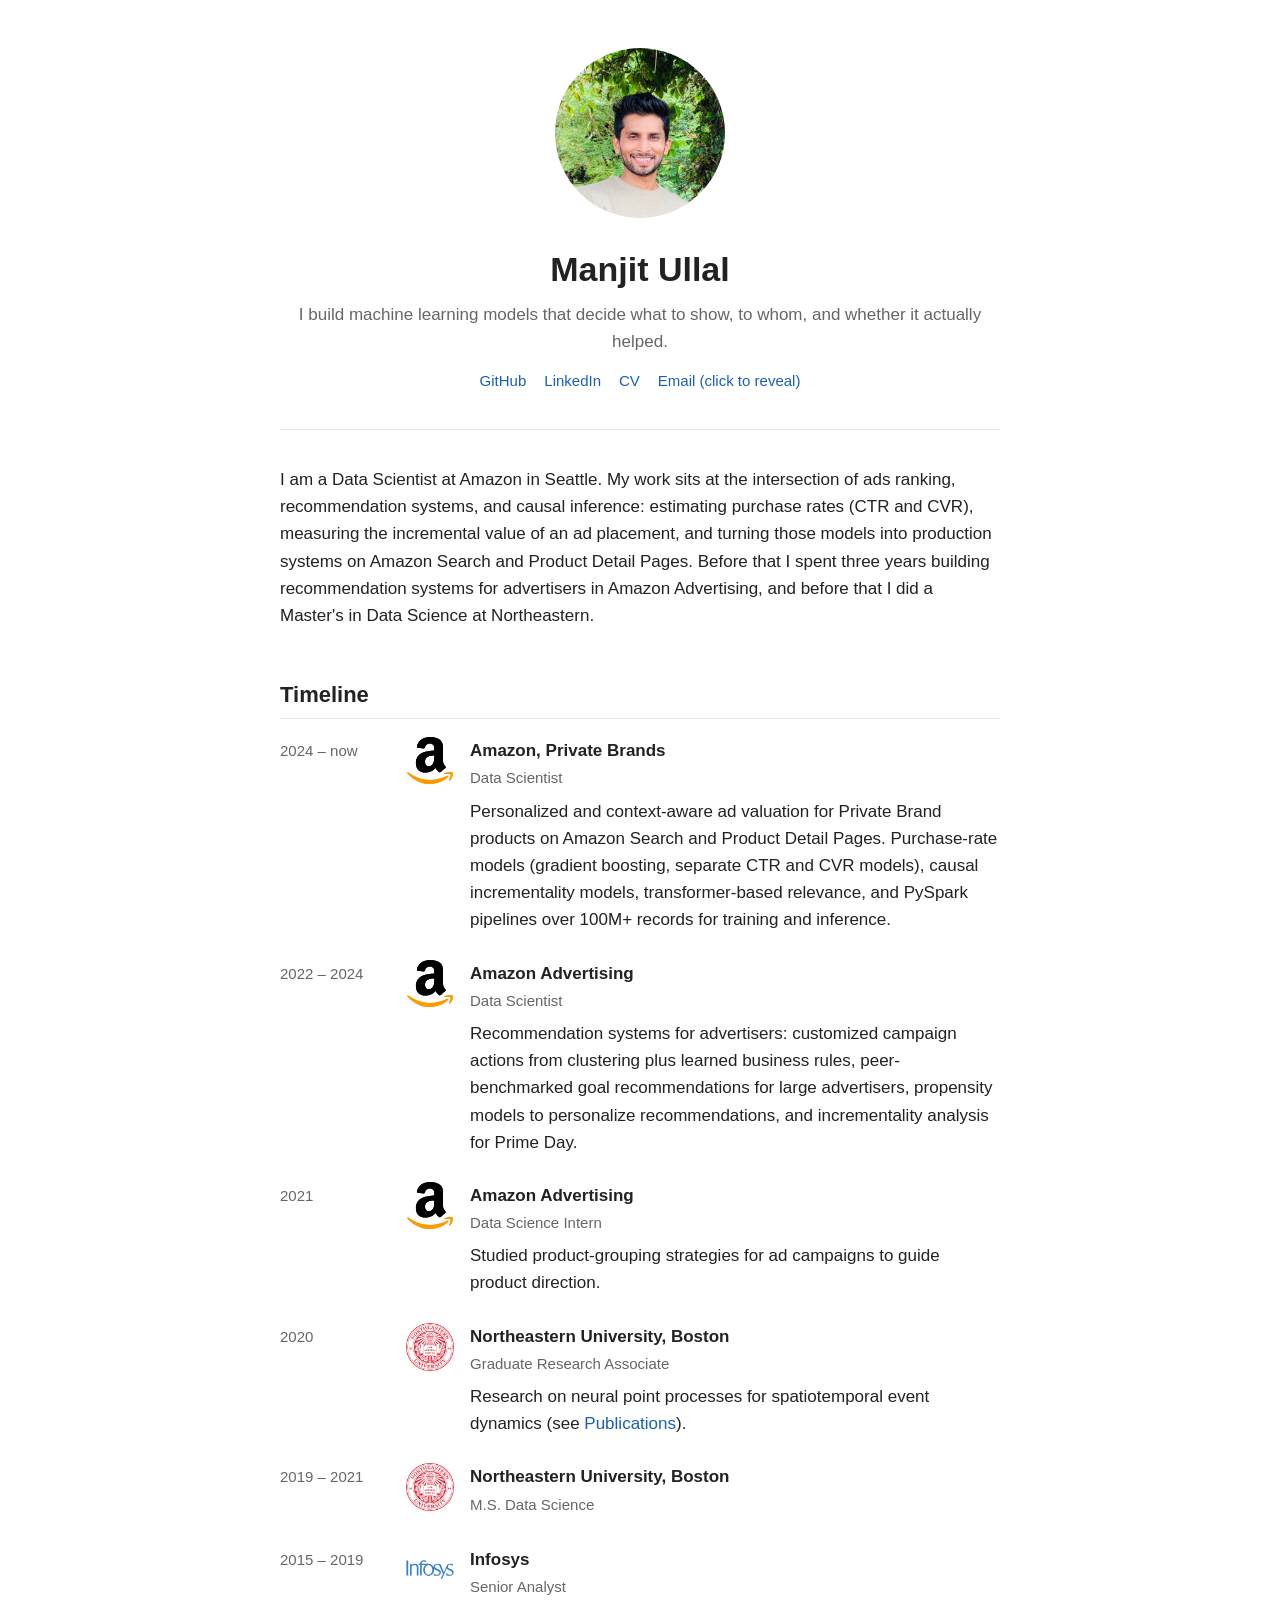
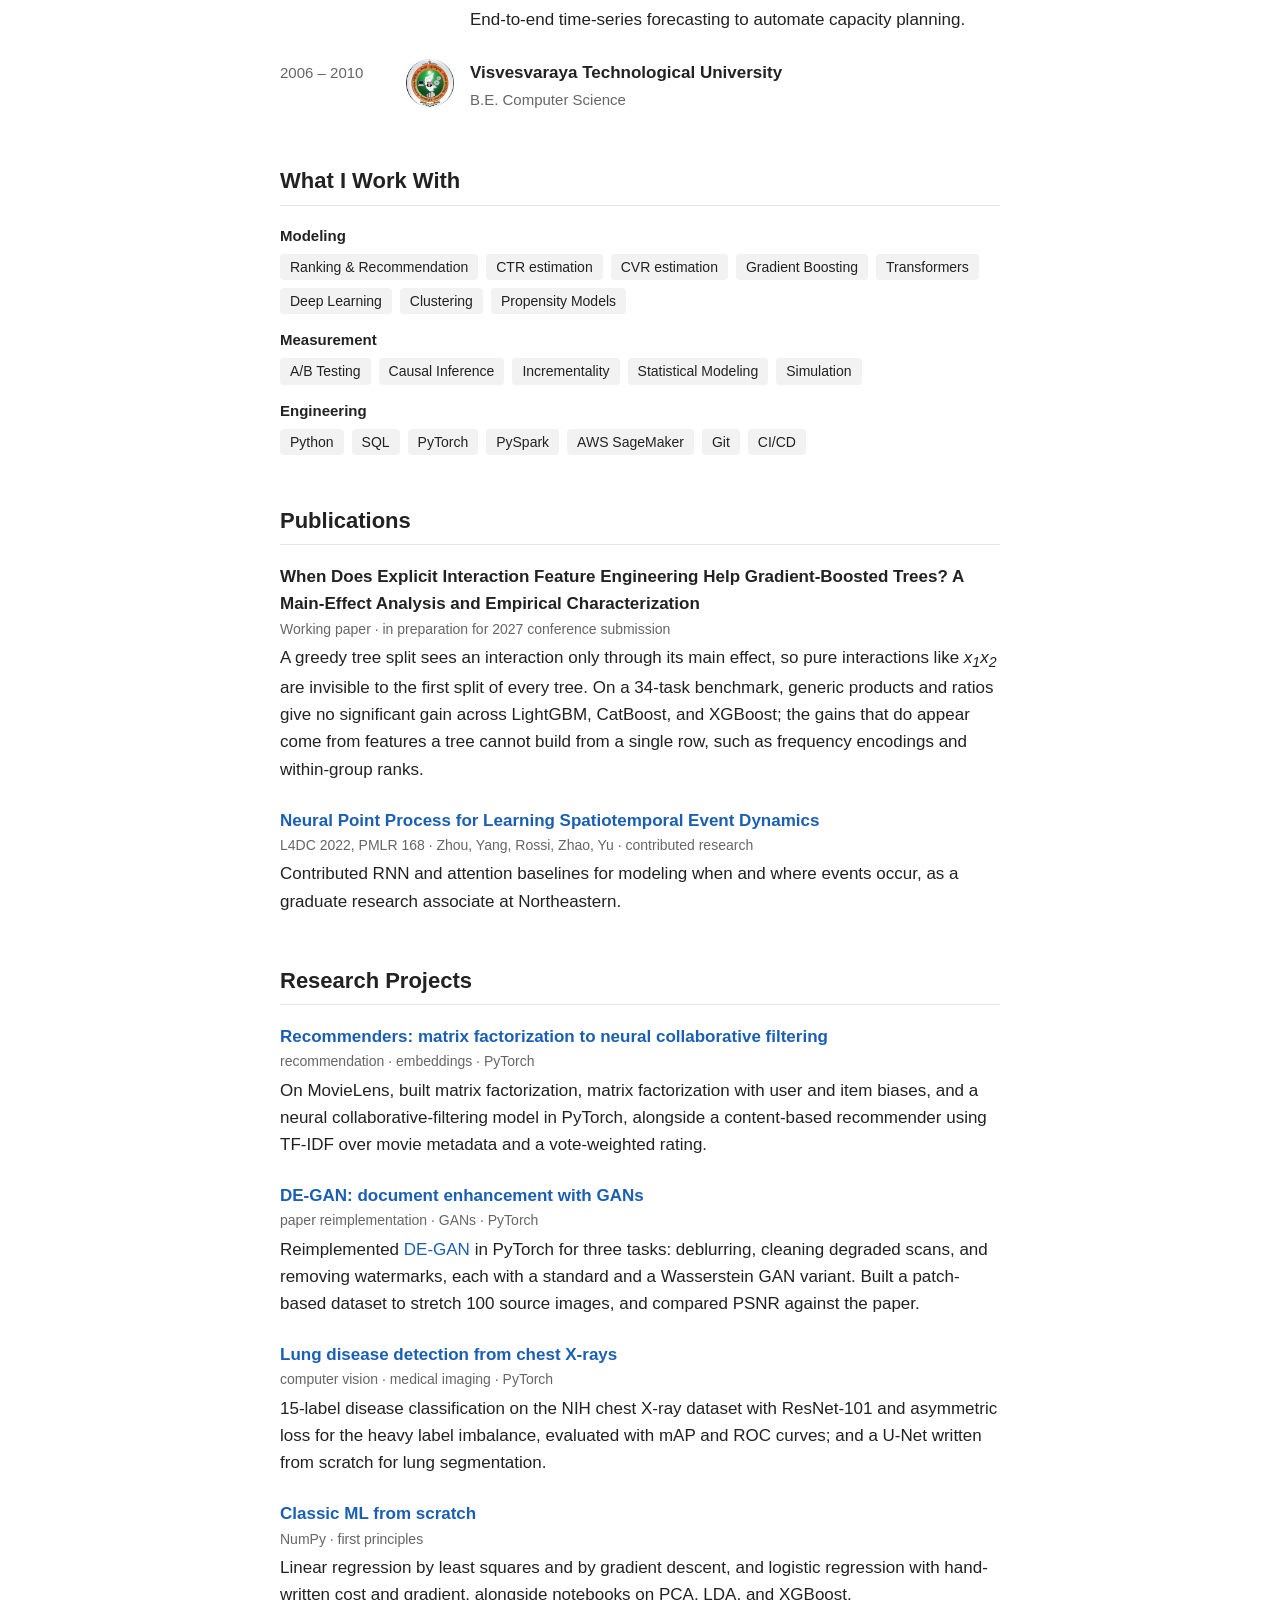
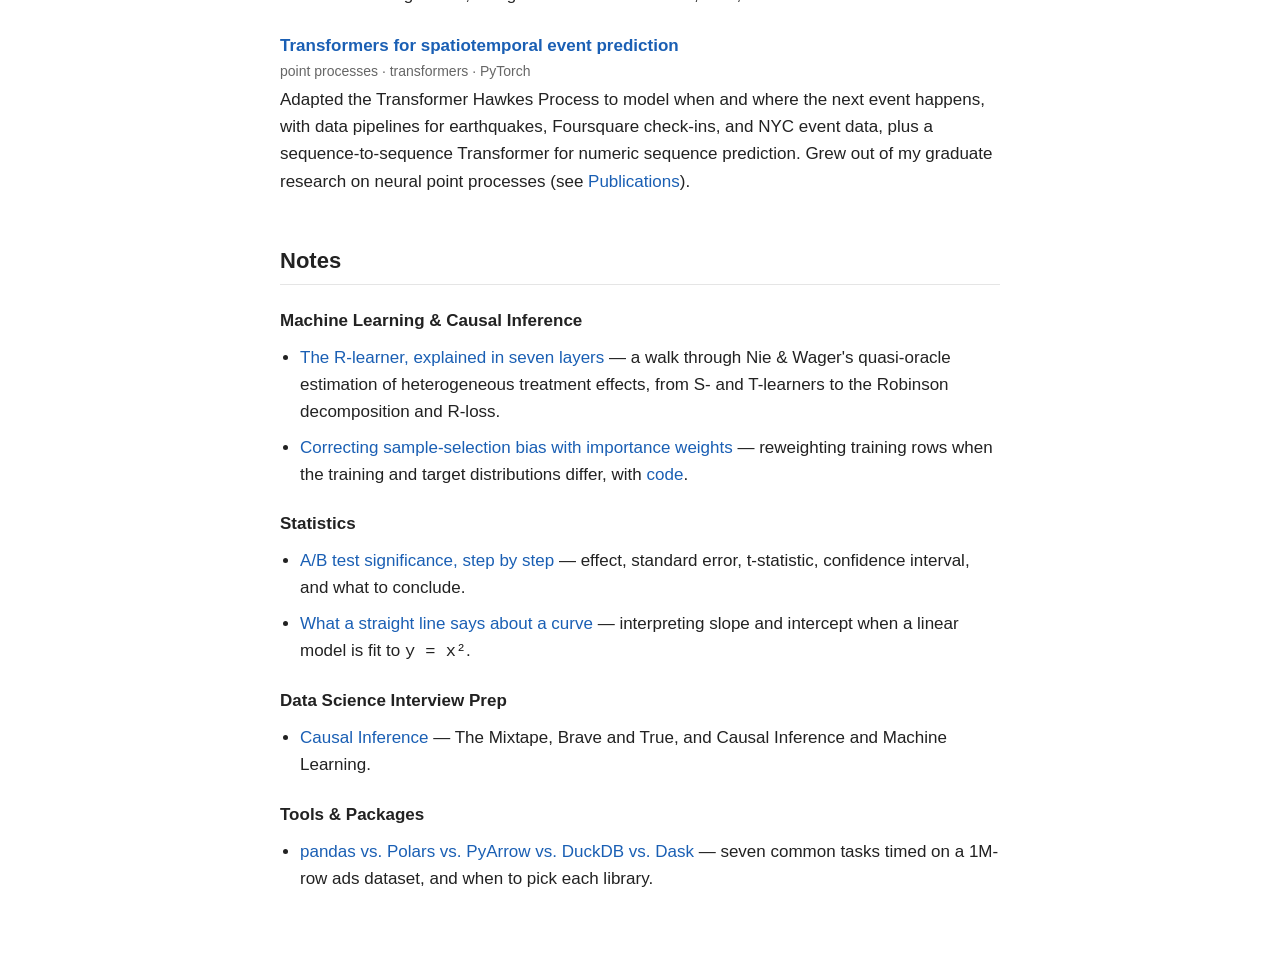
==== commit cab0e496: "Trim Causal Inference note description" ====
--- a/index.html
+++ b/index.html
@@ -17,7 +17,7 @@
     <div class="links">
       <a href="https://github.com/manjitullal">GitHub</a>
       <a href="https://www.linkedin.com/in/manjit-ullal/">LinkedIn</a>
-      <a href="Manjitgullal.pdf">CV</a>
+      <a href="#" id="cv" onclick="revealCV(event)">CV</a>
       <a href="#" id="email" onclick="revealEmail(event)">Email (click to reveal)</a>
     </div>
   </header>
@@ -219,7 +219,7 @@
   <h3 class="subhead">Data Science Interview Prep</h3>
   <ul class="plain">
     <li><a href="notes/causal-inference.html">Causal Inference</a> &mdash;
-      the free books I use to prepare: The Mixtape, Brave and True, and Causal Inference and Machine Learning.</li>
+      The Mixtape, Brave and True, and Causal Inference and Machine Learning.</li>
   </ul>
 
   <h3 class="subhead">Tools &amp; Packages</h3>
@@ -232,6 +232,14 @@
 </main>
 
 <script>
+  function revealCV(e) {
+    e.preventDefault();
+    var addr = ["manjit862", "gmail.com"].join("@");
+    var a = document.getElementById("cv");
+    a.textContent = "CV: email " + addr + " for my latest CV";
+    a.href = "mailto:" + addr + "?subject=CV%20request";
+    a.onclick = null;
+  }
   function revealEmail(e) {
     e.preventDefault();
     var addr = ["manjit862", "gmail.com"].join("@");
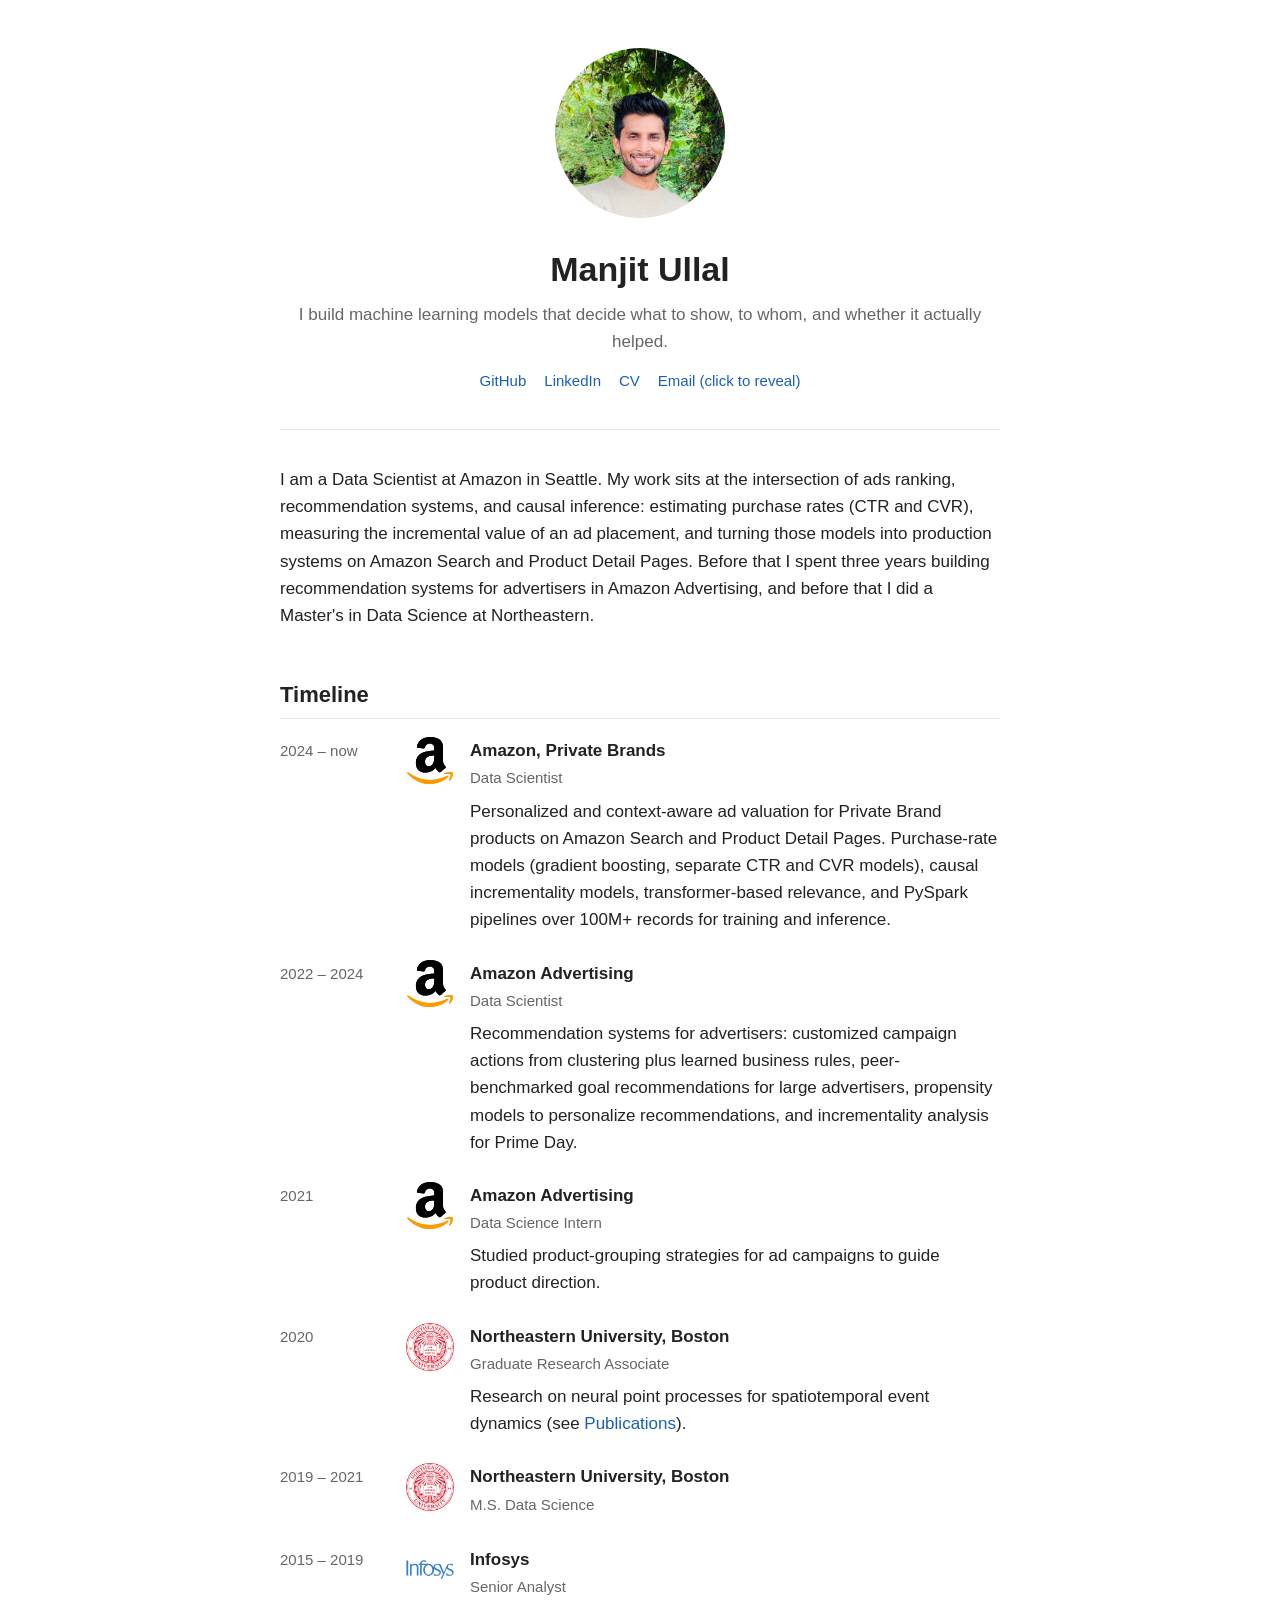
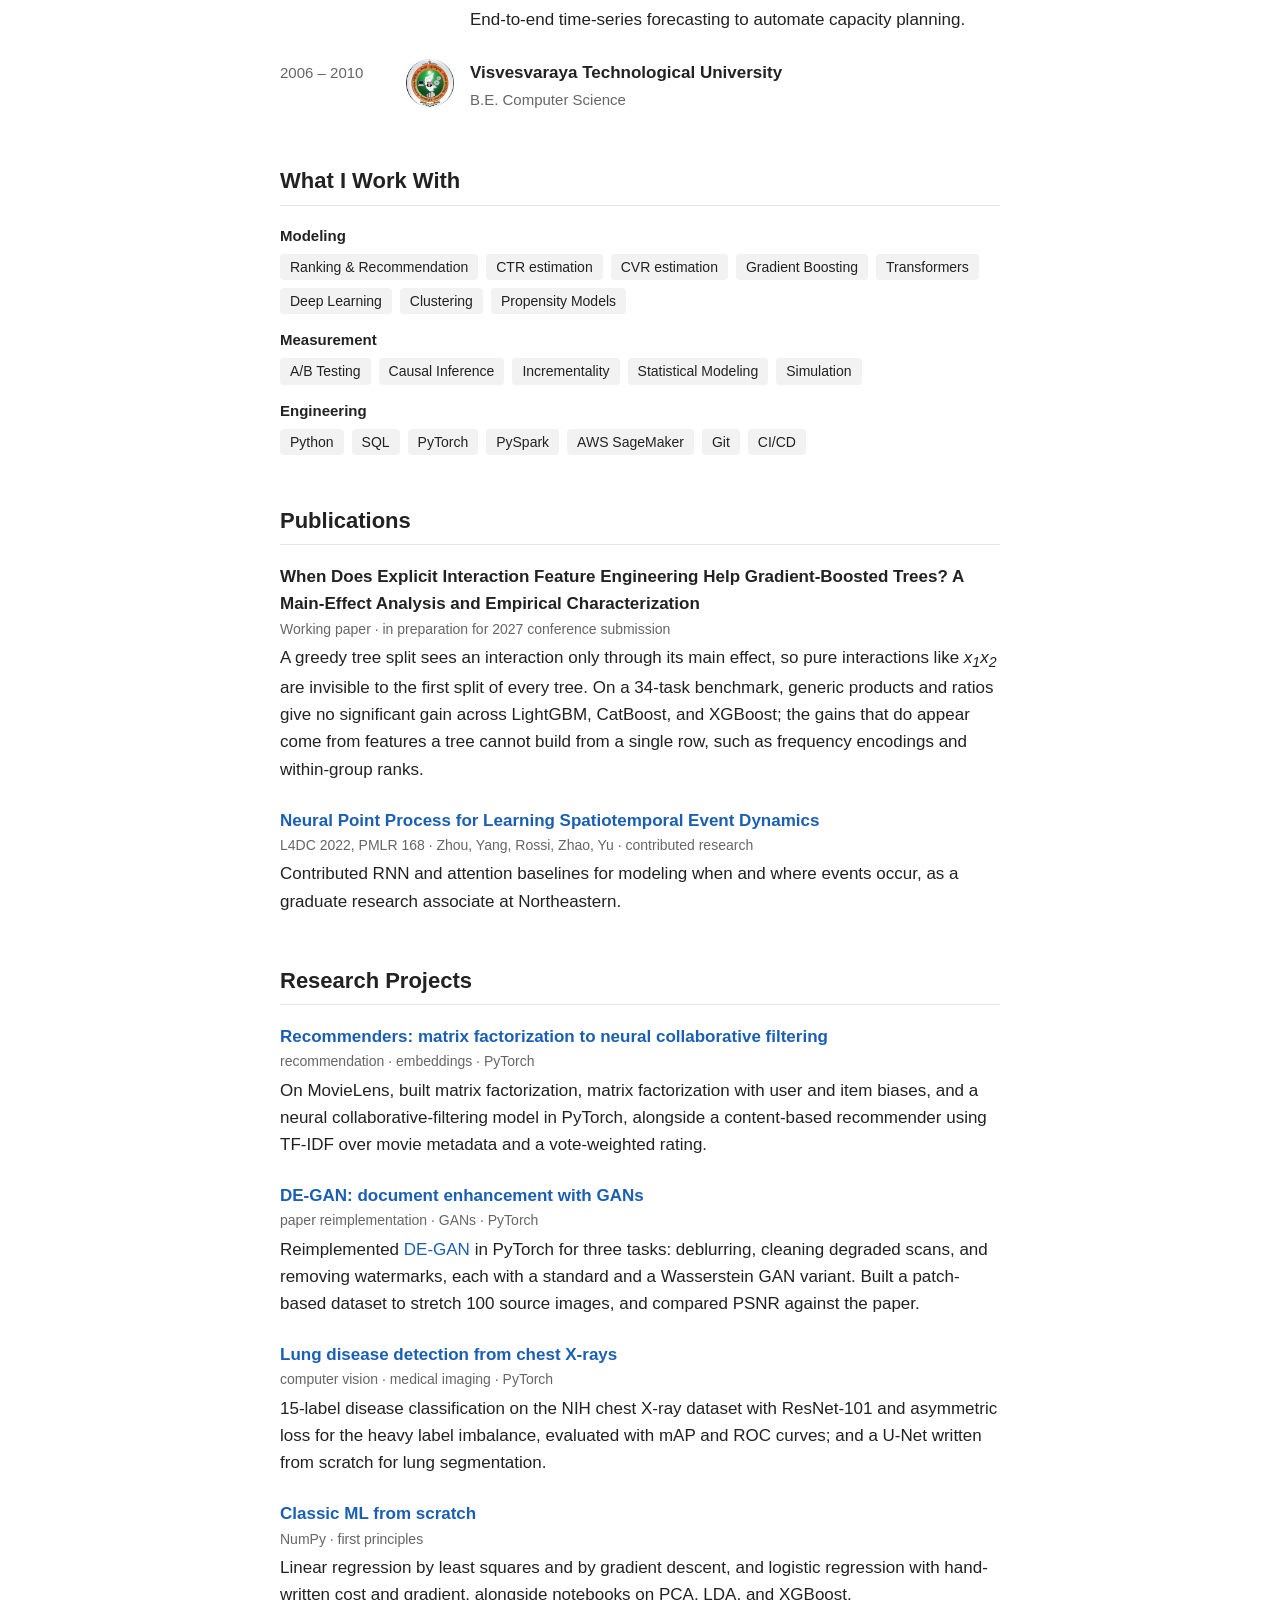
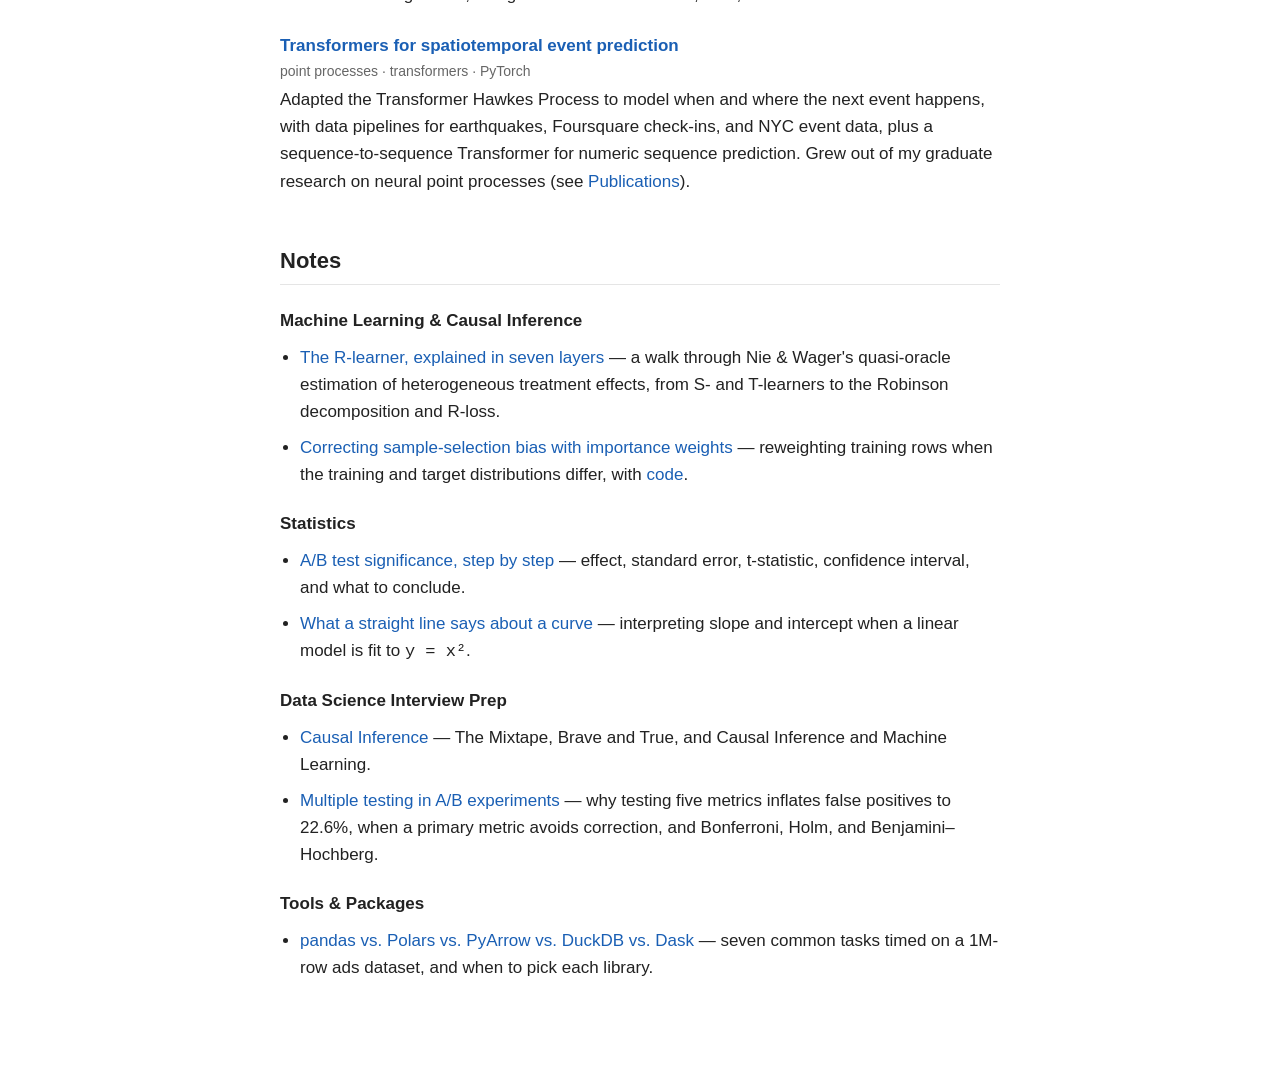
==== commit 26d25a3c: "Add multiple testing note to Data Science Interview Prep" ====
--- a/index.html
+++ b/index.html
@@ -220,6 +220,8 @@
   <ul class="plain">
     <li><a href="notes/causal-inference.html">Causal Inference</a> &mdash;
       The Mixtape, Brave and True, and Causal Inference and Machine Learning.</li>
+    <li><a href="notes/multiple-testing.html">Multiple testing in A/B experiments</a> &mdash;
+      why testing five metrics inflates false positives to 22.6%, when a primary metric avoids correction, and Bonferroni, Holm, and Benjamini&ndash;Hochberg.</li>
   </ul>
 
   <h3 class="subhead">Tools &amp; Packages</h3>
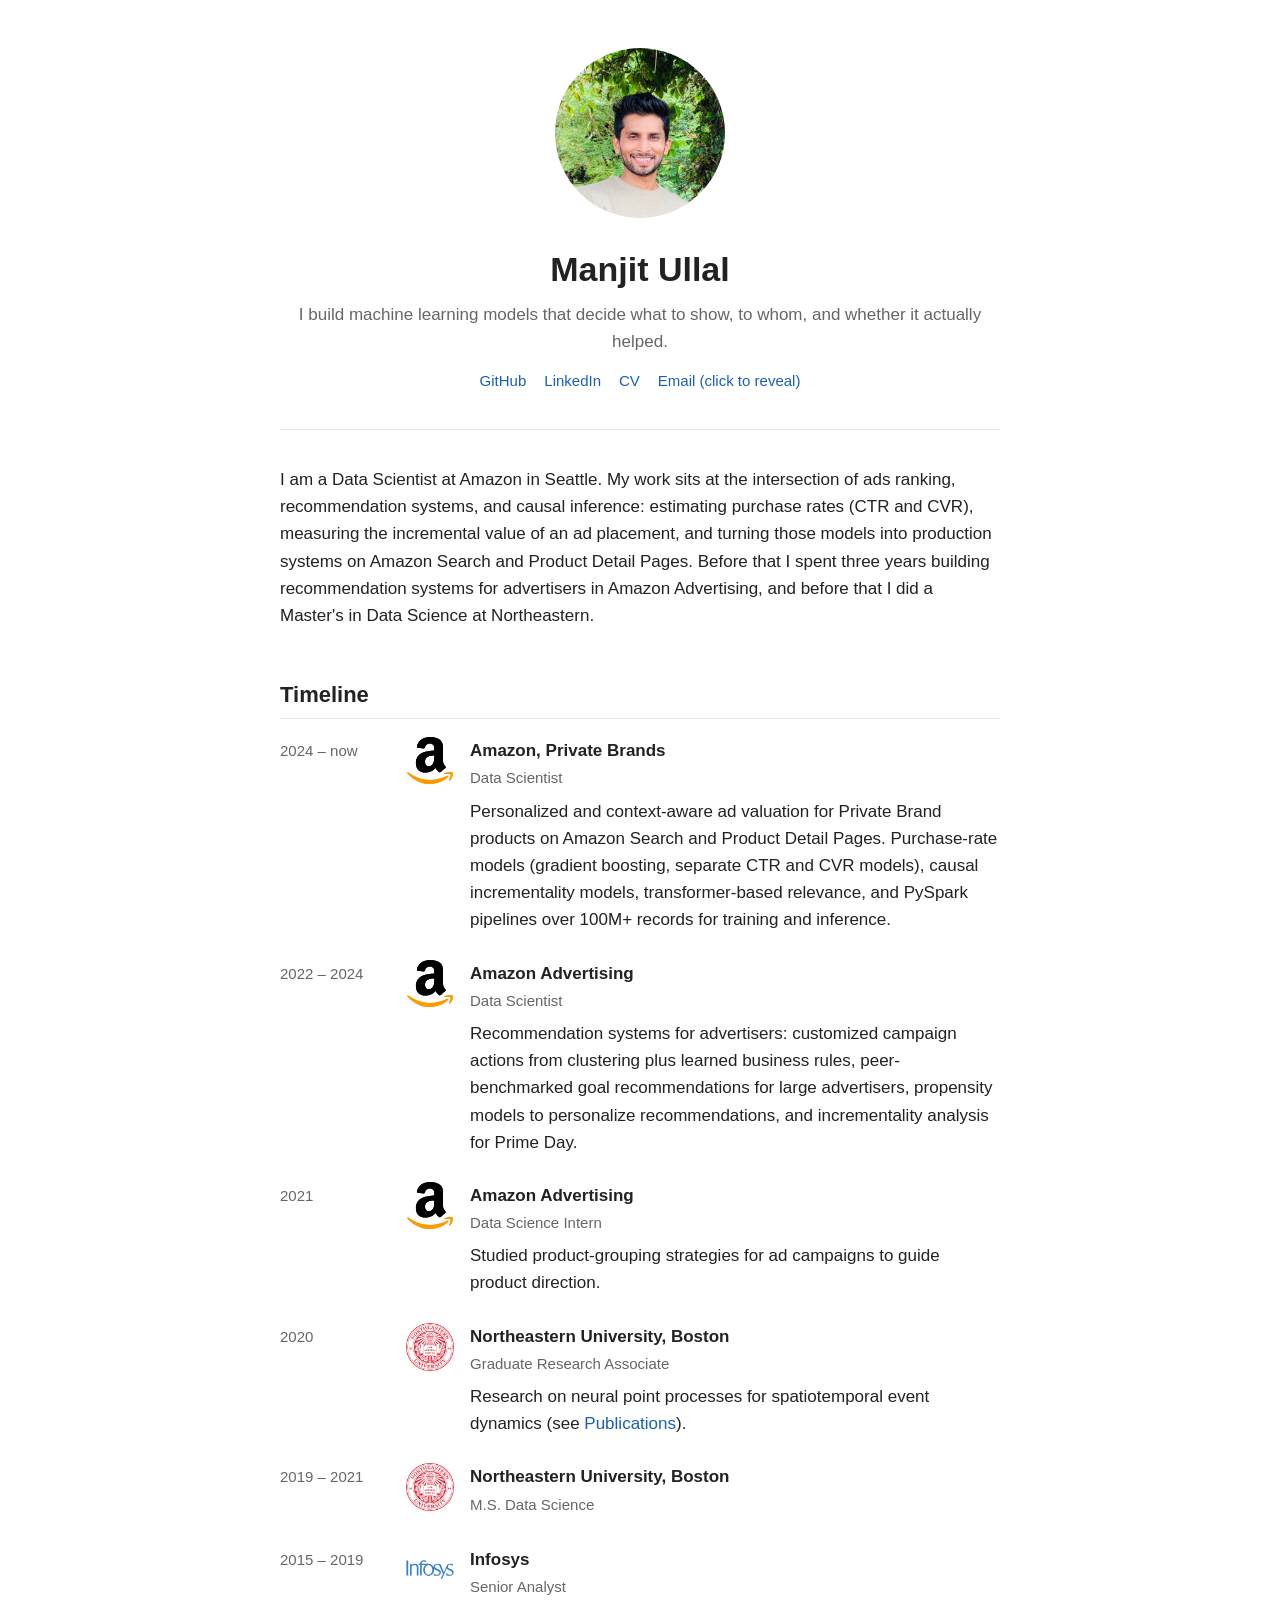
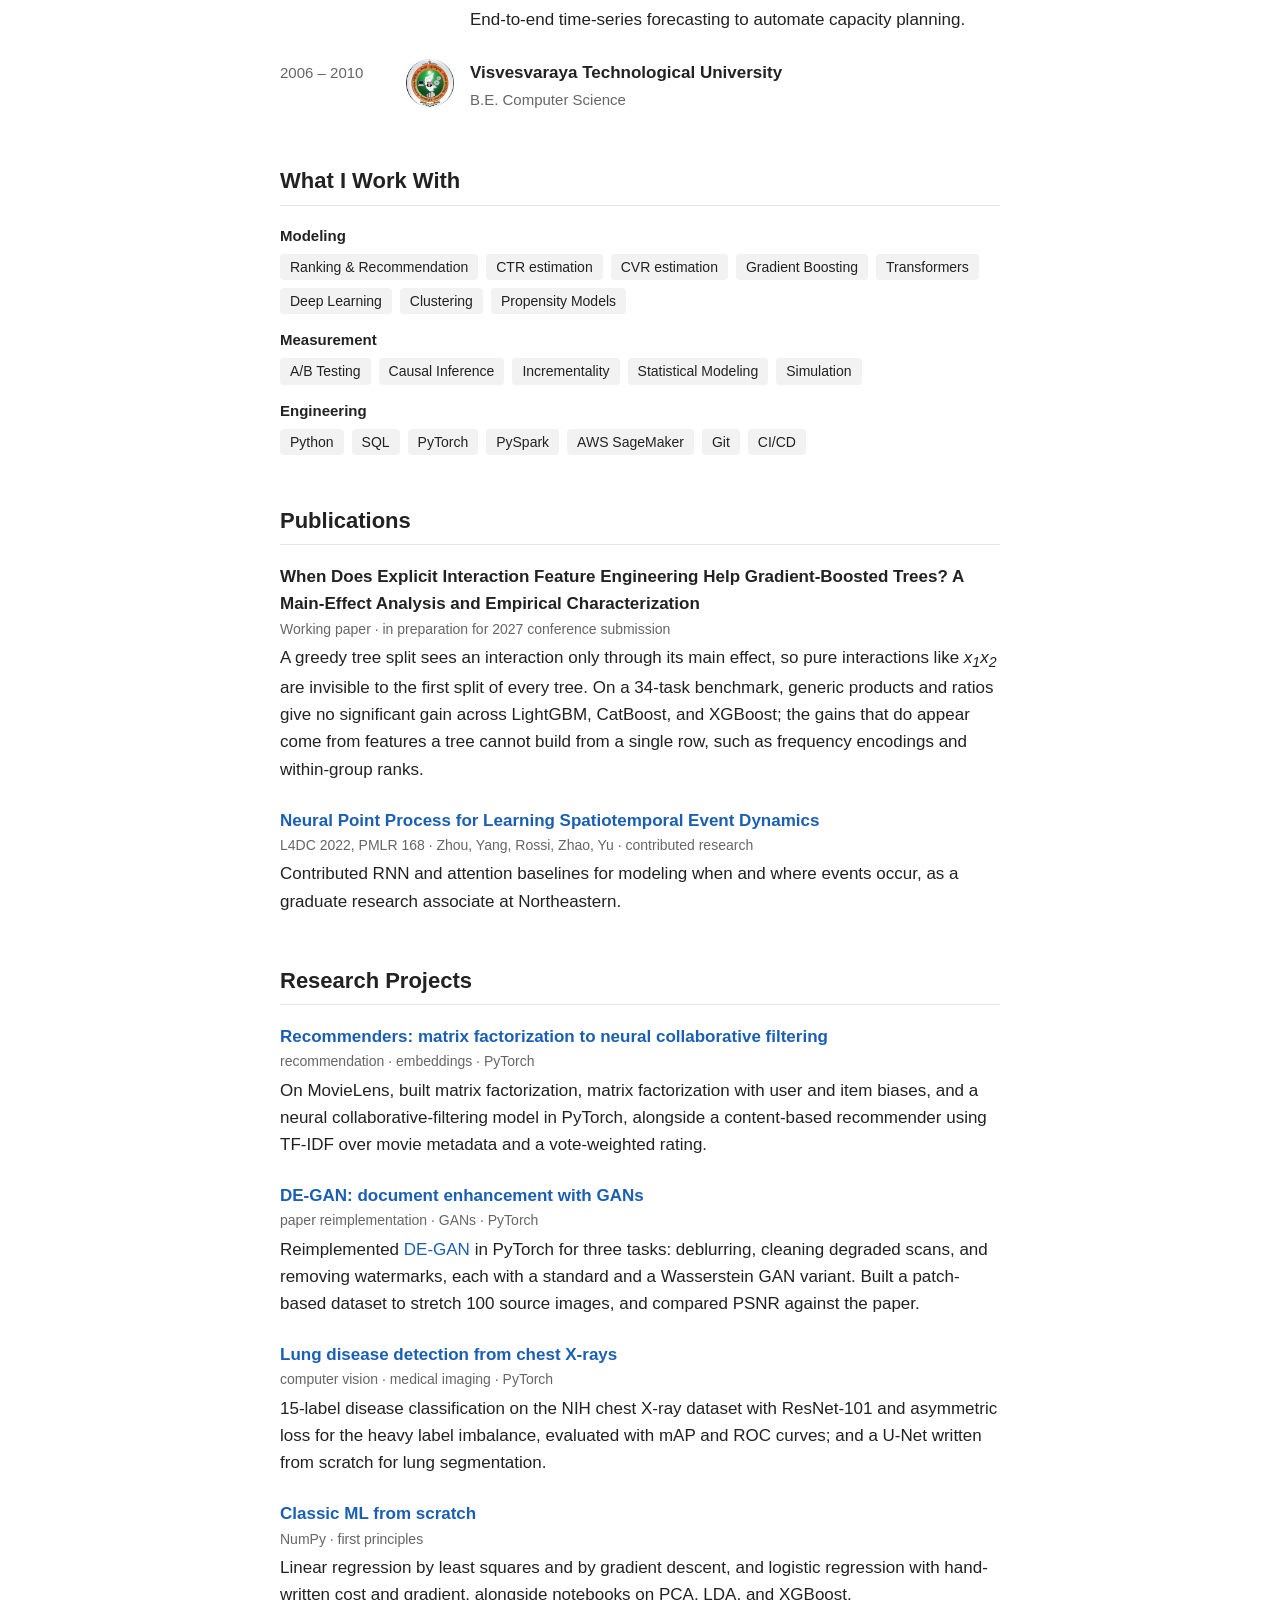
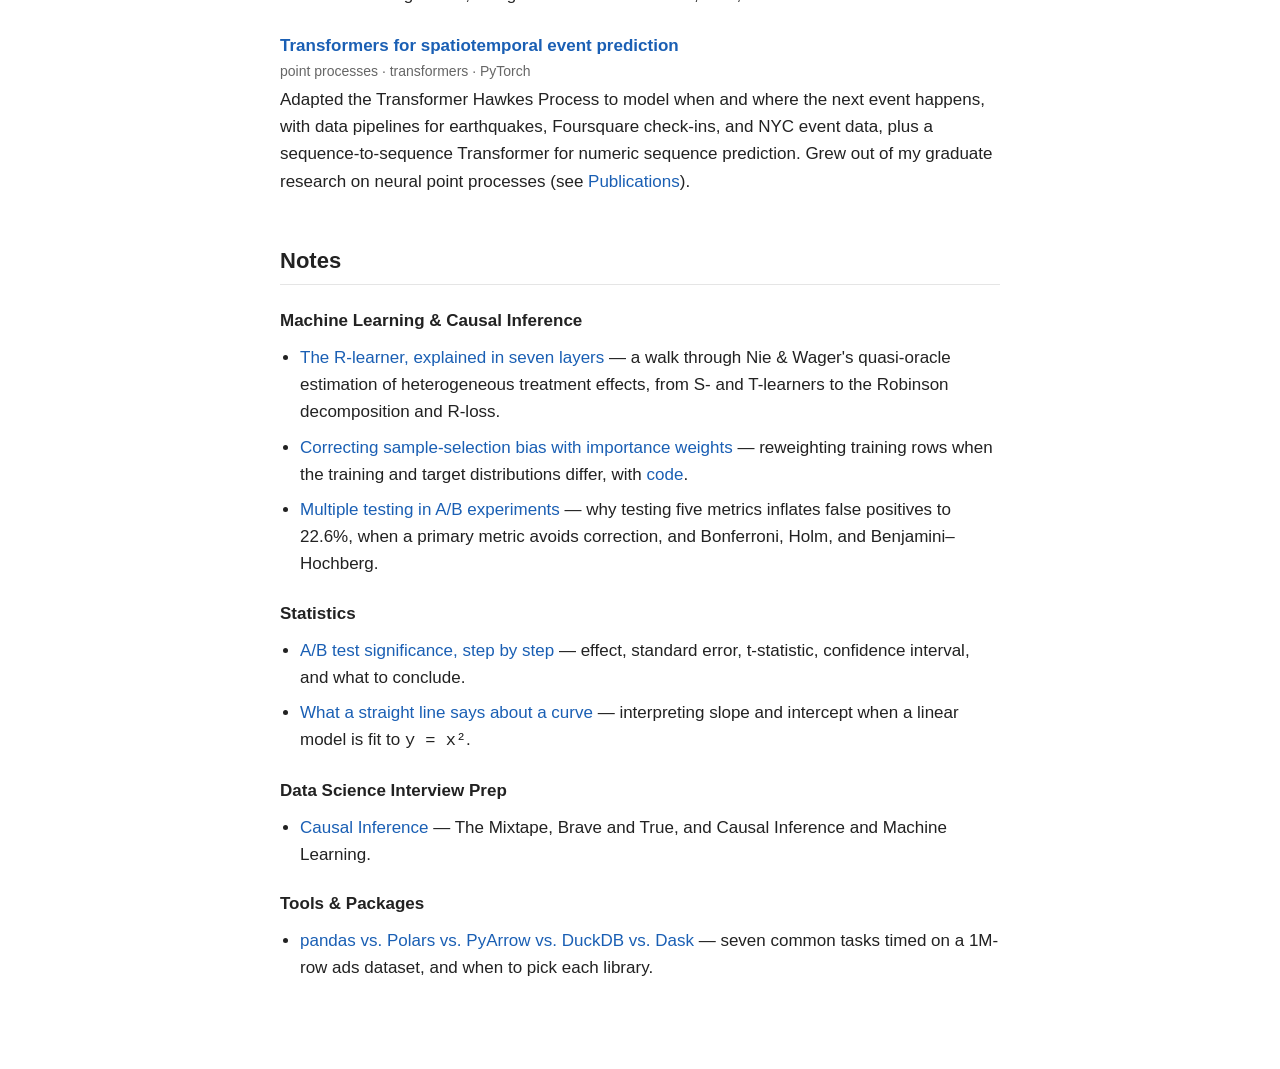
==== commit 6bf36a32: "Move multiple testing note to ML & Causal Inference" ====
--- a/index.html
+++ b/index.html
@@ -206,6 +206,8 @@
     <li><a href="notes/sample-selection-bias.html">Correcting sample-selection bias with importance weights</a> &mdash;
       reweighting training rows when the training and target distributions differ, with
       <a href="notes/code/sample-selection-bias/bias_correction_cluster_weighting.py">code</a>.</li>
+    <li><a href="notes/multiple-testing.html">Multiple testing in A/B experiments</a> &mdash;
+      why testing five metrics inflates false positives to 22.6%, when a primary metric avoids correction, and Bonferroni, Holm, and Benjamini&ndash;Hochberg.</li>
   </ul>
 
   <h3 class="subhead">Statistics</h3>
@@ -220,8 +222,6 @@
   <ul class="plain">
     <li><a href="notes/causal-inference.html">Causal Inference</a> &mdash;
       The Mixtape, Brave and True, and Causal Inference and Machine Learning.</li>
-    <li><a href="notes/multiple-testing.html">Multiple testing in A/B experiments</a> &mdash;
-      why testing five metrics inflates false positives to 22.6%, when a primary metric avoids correction, and Bonferroni, Holm, and Benjamini&ndash;Hochberg.</li>
   </ul>
 
   <h3 class="subhead">Tools &amp; Packages</h3>
